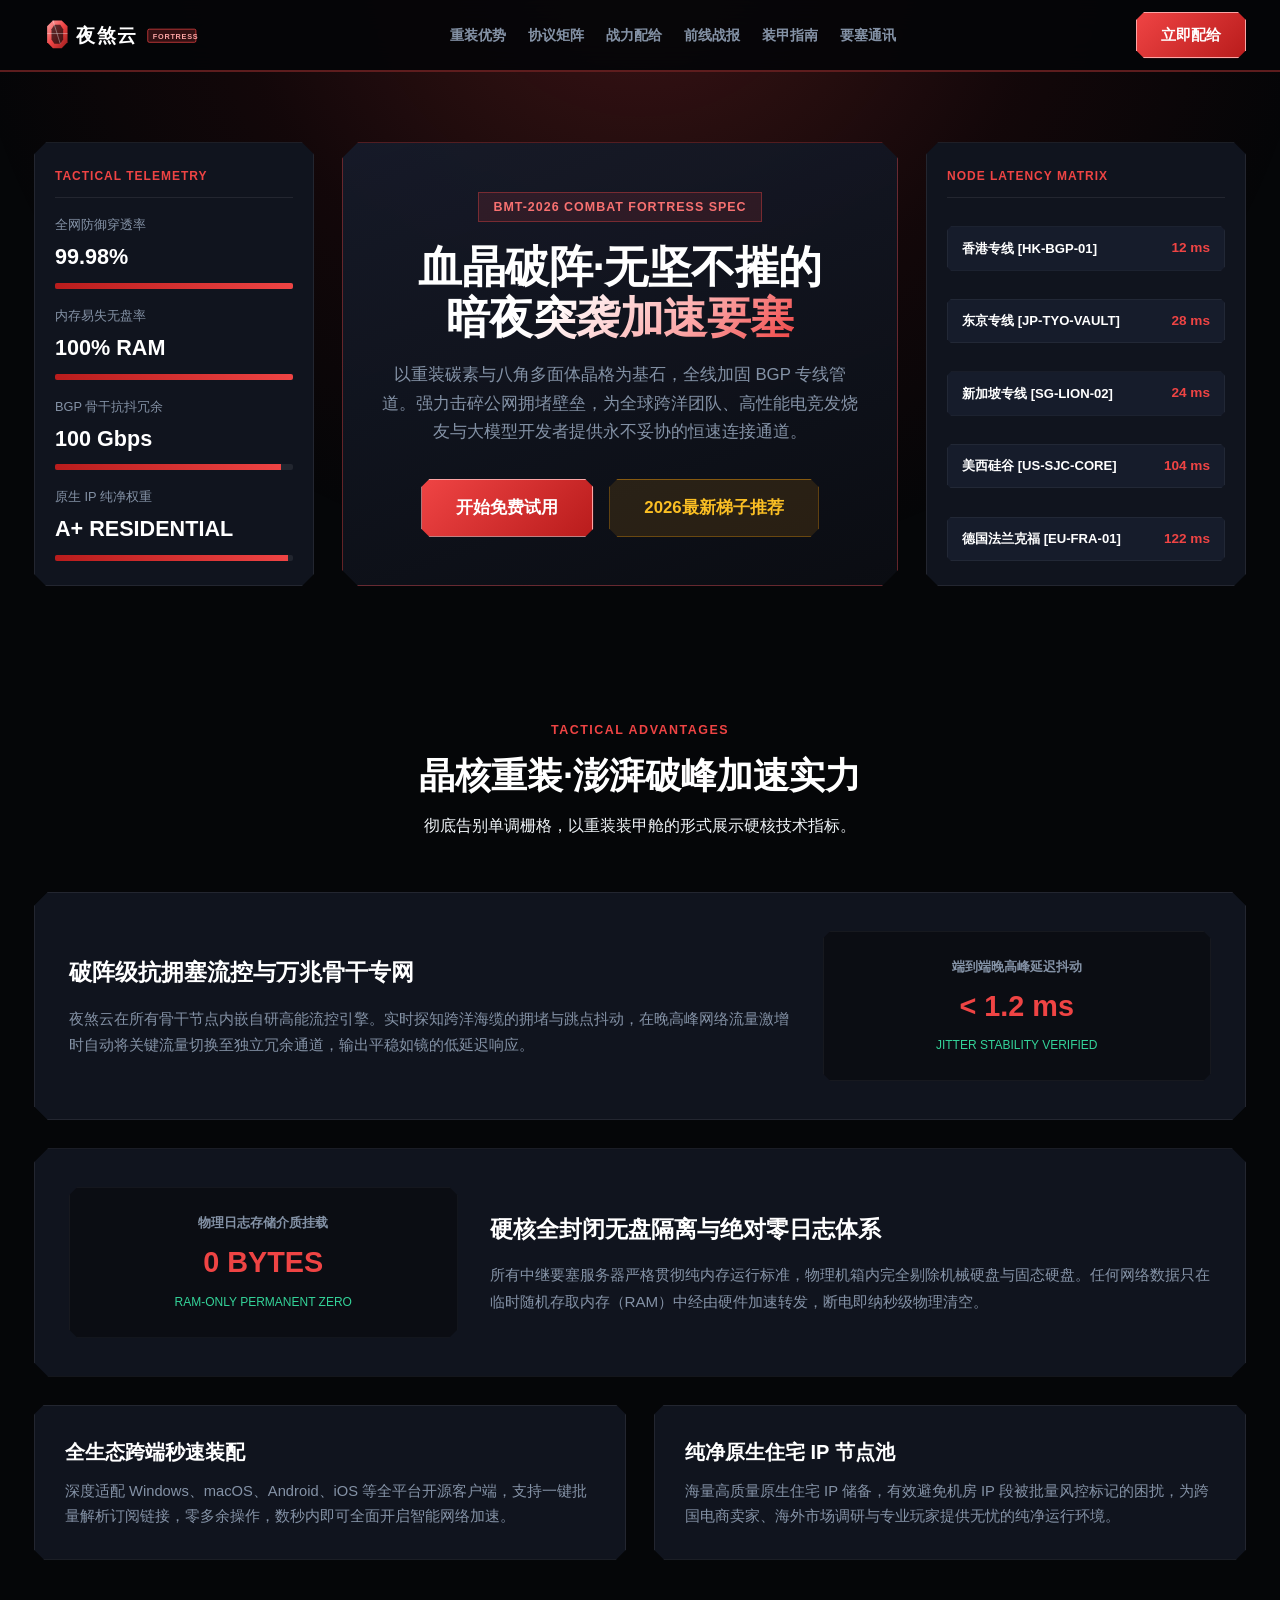
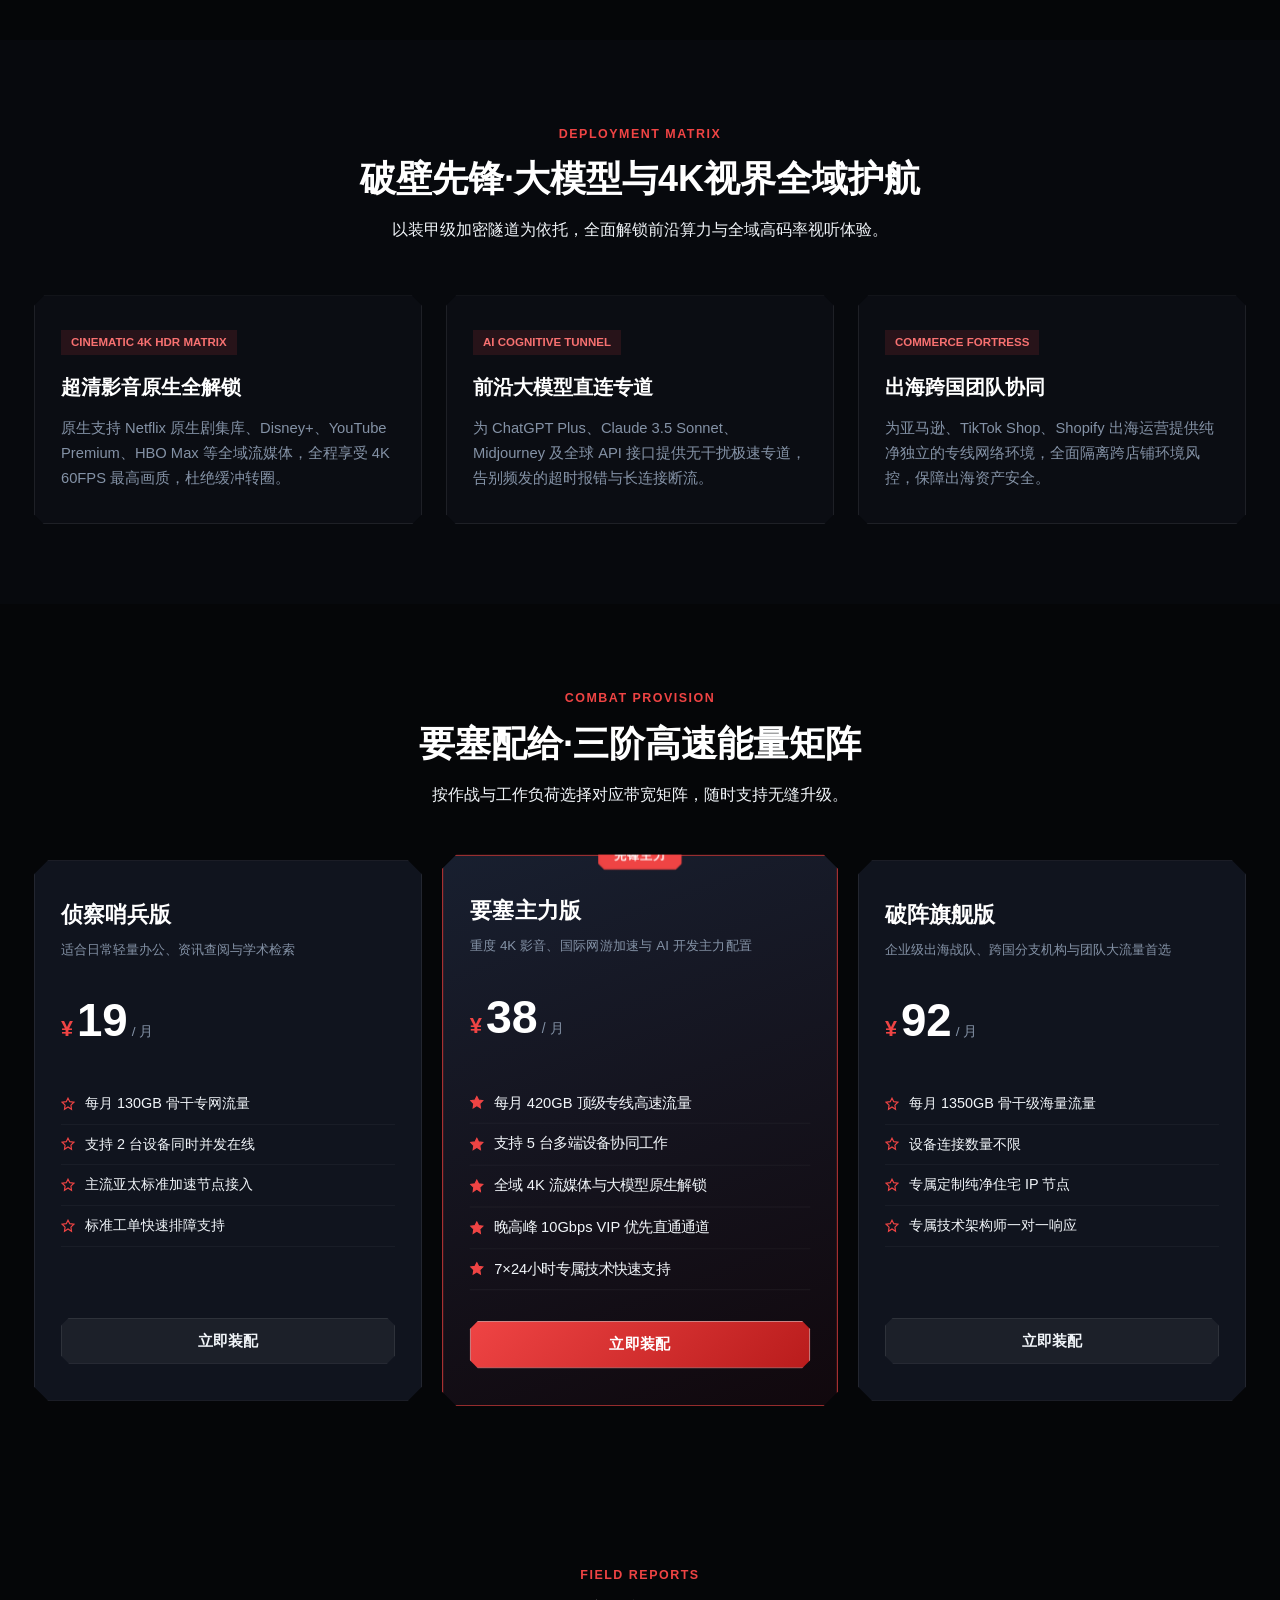
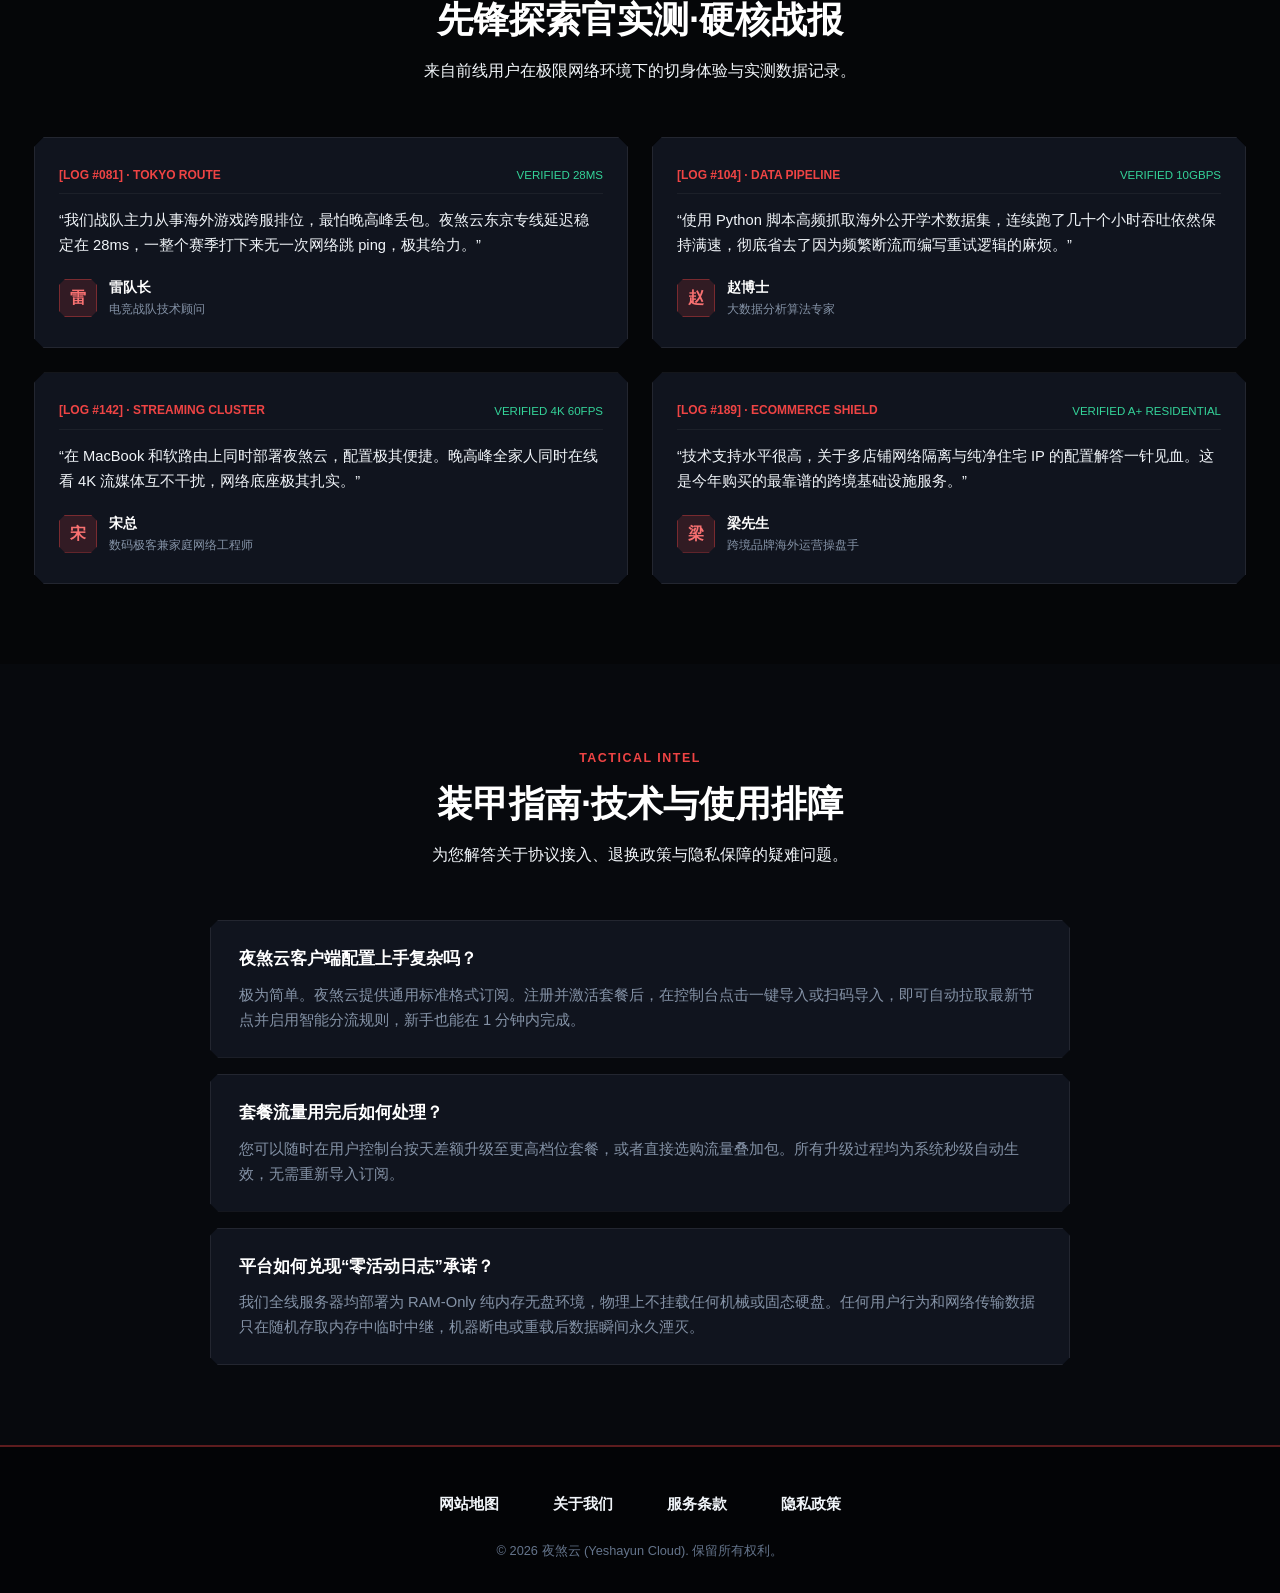
==== index.html @ 42fc726f "feat: release landing page for yeshayuncloud.sbs (SEO optimized, mobile responsive nav)" ====
<!DOCTYPE html>
<html lang="zh-CN">
<head>
  <meta charset="UTF-8">
  <meta name="viewport" content="width=device-width, initial-scale=1.0">
  <title>夜煞云要塞 - 硬核企业级网络加速与机场推荐 | 抗QoS限速·流媒体极速秒开</title>
  <meta name="description" content="夜煞云要塞专网专注提供工业级企业网络加速服务。汇聚硬核高分机场推荐实力，采用万兆双路BGP抗QoS限速与RAM无盘零日志隔离，晚高峰无惧网络劣化。超清流媒体与前沿大模型API极速秒开，全生态客户端秒速装配，立即获取战力配给！">
  <meta name="keywords" content="夜煞云,网络加速,机场推荐,极速秒开,抗QoS限速,企业出海专网,大模型API加速,无盘零日志,高可用梯子">
  <link rel="canonical" href="https://yeshayuncloud.sbs/">

  <!-- Open Graph 社交分享元数据 -->
  <meta property="og:type" content="website">
  <meta property="og:url" content="https://yeshayuncloud.sbs/">
  <meta property="og:title" content="夜煞云要塞 - 硬核企业级网络加速与机场推荐 | 抗QoS限速·流媒体极速秒开">
  <meta property="og:description" content="夜煞云要塞专网专注提供工业级企业网络加速服务。汇聚硬核高分机场推荐实力，采用万兆双路BGP抗QoS限速与RAM无盘零日志隔离，晚高峰无惧网络劣化。超清流媒体与前沿大模型API极速秒开，全生态客户端秒速装配，立即获取战力配给！">
  <meta property="og:image" content="https://yeshayuncloud.sbs/og-preview.png">
  <meta property="og:site_name" content="夜煞云 (Yeshayun Cloud)">
  <meta property="og:locale" content="zh_CN">

  <!-- Twitter 社交分享卡片 -->
  <meta name="twitter:card" content="summary_large_image">
  <meta name="twitter:title" content="夜煞云要塞 - 硬核企业级网络加速与机场推荐">
  <meta name="twitter:description" content="万兆双路BGP抵御QoS限速，超清流媒体与AI模型极速秒开，RAM无盘隔离。">
  <meta name="twitter:image" content="https://yeshayuncloud.sbs/og-preview.png">

  <!-- Schema.org Product 结构化数据 (Rich Snippets) -->
  <script type="application/ld+json">
  {
    "@context": "https://schema.org",
    "@type": "Product",
    "name": "夜煞云硬核网络加速要塞",
    "image": "https://yeshayuncloud.sbs/og-preview.png",
    "description": "夜煞云要塞专网面向企业与极客提供工业级网络加速与机场推荐服务，万兆双路BGP抵御QoS限速，实现4K视频极速秒开与AI长连接不中断。",
    "brand": {
      "@type": "Brand",
      "name": "夜煞云"
    },
    "category": "Armored Network Accelerator",
    "offers": {
      "@type": "AggregateOffer",
      "priceCurrency": "CNY",
      "lowPrice": "16.00",
      "highPrice": "72.00",
      "offerCount": "3",
      "url": "https://ww012.twilightaff.com/#/?code=A56DH1Af"
    },
    "aggregateRating": {
      "@type": "AggregateRating",
      "ratingValue": "4.92",
      "reviewCount": "1150",
      "bestRating": "5",
      "worstRating": "1"
    }
  }
  </script>

  <link rel="stylesheet" href="style.css">
</head>
<body>
  <div class="tactical-mesh-ambient"></div>

  <!-- 重装指挥甲板导航 -->
  <header class="tactical-deck-nav">
    <div class="tactical-container">
      <div class="deck-nav-inner">
        <a href="index.html" class="deck-logo-wrap" title="夜煞云官网">
          <!-- 深度定制融合主题Logo：血晶多面体切面与硬核工业汉字融合排版 -->
          <svg class="deck-logo-svg" viewBox="0 0 240 56" fill="none" xmlns="http://www.w3.org/2000/svg" aria-label="夜煞云 Logo">
            <defs>
              <linearGradient id="crystalGemGrad" x1="0%" y1="0%" x2="100%" y2="100%">
                <stop offset="0%" stop-color="#fca5a5"/>
                <stop offset="50%" stop-color="#ef4444"/>
                <stop offset="100%" stop-color="#991b1b"/>
              </linearGradient>
            </defs>
            <polygon points="26,8 38,8 46,16 46,38 38,46 26,46 18,38 18,16" fill="url(#crystalGemGrad)"/>
            <polygon points="28,14 36,14 40,20 40,34 36,40 28,40 24,34 24,20" fill="#050608" opacity="0.65"/>
            <line x1="26" y1="8" x2="36" y2="40" stroke="#ffffff" stroke-width="1.2" opacity="0.4"/>
            <line x1="18" y1="26" x2="46" y2="26" stroke="#ffffff" stroke-width="1.2" opacity="0.4"/>
            <text x="58" y="38" font-family="'Inter', 'PingFang SC', sans-serif" font-size="26" font-weight="900" fill="#ffffff" letter-spacing="2">夜煞云</text>
            <rect x="156" y="20" width="66" height="18" rx="2" fill="rgba(239, 68, 68, 0.2)" stroke="#ef4444" stroke-width="1"/>
            <text x="163" y="33" font-family="'Inter', sans-serif" font-size="10" font-weight="800" fill="#fca5a5" letter-spacing="1">FORTRESS</text>
          </svg>
        </a>
        <ul class="tactical-nav-menu">
          <li><a href="#advantages" class="tactical-nav-link">重装优势</a></li>
          <li><a href="#stream-ai" class="tactical-nav-link">协议矩阵</a></li>
          <li><a href="#pricing" class="tactical-nav-link">战力配给</a></li>
          <li><a href="#testimonials" class="tactical-nav-link">前线战报</a></li>
          <li><a href="#faq" class="tactical-nav-link">装甲指南</a></li>
          <li><a href="dispatch.html" class="tactical-nav-link">要塞通讯</a></li>
        </ul>
        <div class="deck-nav-actions">
          <a href="https://ww012.twilightaff.com/#/?code=A56DH1Af" target="_blank" rel="nofollow" class="c-btn c-btn-blood">立即配给</a>
        </div>
      </div>
    </div>
  </header>

  <!-- 首屏：三柱式要塞驾驶舱 (Specs | Command Core | Telemetry) -->
  <section class="cockpit-hero-section">
    <div class="tactical-container">
      <div class="cockpit-hero-grid">
        <!-- 左柱：垂直装甲参数桩 -->
        <aside class="cockpit-specs-col">
          <div class="col-header-label">TACTICAL TELEMETRY</div>
          
          <div class="spec-meter-unit">
            <span class="spec-meter-name">全网防御穿透率</span>
            <span class="spec-meter-num">99.98%</span>
            <div class="spec-bar-fill"><div class="spec-bar-inner" style="width: 99.9%;"></div></div>
          </div>

          <div class="spec-meter-unit">
            <span class="spec-meter-name">内存易失无盘率</span>
            <span class="spec-meter-num">100% RAM</span>
            <div class="spec-bar-fill"><div class="spec-bar-inner" style="width: 100%;"></div></div>
          </div>

          <div class="spec-meter-unit">
            <span class="spec-meter-name">BGP 骨干抗抖冗余</span>
            <span class="spec-meter-num">100 Gbps</span>
            <div class="spec-bar-fill"><div class="spec-bar-inner" style="width: 95%;"></div></div>
          </div>

          <div class="spec-meter-unit">
            <span class="spec-meter-name">原生 IP 纯净权重</span>
            <span class="spec-meter-num">A+ RESIDENTIAL</span>
            <div class="spec-bar-fill"><div class="spec-bar-inner" style="width: 98%;"></div></div>
          </div>
        </aside>

        <!-- 中柱：核心主控与双 CTA 操作区 -->
        <main class="cockpit-center-hub">
          <div class="hero-tactical-badge">
            <span>BMT-2026 COMBAT FORTRESS SPEC</span>
          </div>
          <h1 class="hero-cockpit-title">
            血晶破阵·无坚不摧的<br>
            <span class="laser-text">暗夜突袭加速要塞</span>
          </h1>
          <p class="hero-cockpit-sub">
            以重装碳素与八角多面体晶格为基石，全线加固 BGP 专线管道。强力击碎公网拥堵壁垒，为全球跨洋团队、高性能电竞发烧友与大模型开发者提供永不妥协的恒速连接通道。
          </p>
          <div class="cockpit-btn-row">
            <a href="https://ww012.twilightaff.com/#/?code=A56DH1Af" target="_blank" rel="nofollow" class="c-btn c-btn-blood c-btn-hero">开始免费试用</a>
            <!-- 战略友链：传递 SEO 权重，严禁 nofollow -->
            <a href="https://tizilab.net/paihang/" target="_blank" class="c-btn c-btn-amber c-btn-hero">2026最新梯子推荐</a>
          </div>
        </main>

        <!-- 右柱：实时节点遥测雷达看板 -->
        <aside class="cockpit-telemetry-col">
          <div class="col-header-label">NODE LATENCY MATRIX</div>

          <div class="telemetry-node-row">
            <span class="node-geo">香港专线 [HK-BGP-01]</span>
            <span class="node-ping">12 ms</span>
          </div>

          <div class="telemetry-node-row">
            <span class="node-geo">东京专线 [JP-TYO-VAULT]</span>
            <span class="node-ping">28 ms</span>
          </div>

          <div class="telemetry-node-row">
            <span class="node-geo">新加坡专线 [SG-LION-02]</span>
            <span class="node-ping">24 ms</span>
          </div>

          <div class="telemetry-node-row">
            <span class="node-geo">美西硅谷 [US-SJC-CORE]</span>
            <span class="node-ping">104 ms</span>
          </div>

          <div class="telemetry-node-row">
            <span class="node-geo">德国法兰克福 [EU-FRA-01]</span>
            <span class="node-ping">122 ms</span>
          </div>
        </aside>
      </div>
    </div>
  </section>

  <!-- 核心优势：交错式双联重装碉堡（共4项） -->
  <section class="tactical-section" id="advantages">
    <div class="tactical-container">
      <div class="tactical-head-box">
        <span class="t-tag-pill">TACTICAL ADVANTAGES</span>
        <h2 class="t-head-h2">晶核重装·澎湃破峰加速实力</h2>
        <p class="t-desc">彻底告别单调栅格，以重装装甲舱的形式展示硬核技术指标。</p>
      </div>

      <div class="bunker-staggered-stack">
        <!-- 碉堡 Alpha: 60/40 Split (优势 1) -->
        <div class="bunker-alpha-module">
          <div class="bunker-text-block">
            <h3>破阵级抗拥塞流控与万兆骨干专网</h3>
            <p>
              夜煞云在所有骨干节点内嵌自研高能流控引擎。实时探知跨洋海缆的拥堵与跳点抖动，在晚高峰网络流量激增时自动将关键流量切换至独立冗余通道，输出平稳如镜的低延迟响应。
            </p>
          </div>
          <div class="bunker-visual-box">
            <span class="visual-metric-title">端到端晚高峰延迟抖动</span>
            <span class="visual-metric-val">&lt; 1.2 ms</span>
            <span class="visual-metric-note">JITTER STABILITY VERIFIED</span>
          </div>
        </div>

        <!-- 碉堡 Beta: 40/60 Split (优势 2) -->
        <div class="bunker-beta-module">
          <div class="bunker-visual-box">
            <span class="visual-metric-title">物理日志存储介质挂载</span>
            <span class="visual-metric-val">0 BYTES</span>
            <span class="visual-metric-note">RAM-ONLY PERMANENT ZERO</span>
          </div>
          <div class="bunker-text-block">
            <h3>硬核全封闭无盘隔离与绝对零日志体系</h3>
            <p>
              所有中继要塞服务器严格贯彻纯内存运行标准，物理机箱内完全剔除机械硬盘与固态硬盘。任何网络数据只在临时随机存取内存（RAM）中经由硬件加速转发，断电即纳秒级物理清空。
            </p>
          </div>
        </div>

        <!-- 底部双联行 (优势 3 & 4) -->
        <div class="bunker-duo-row">
          <!-- 优势 3 -->
          <div class="bunker-duo-cell">
            <h3 style="font-size:1.25rem; font-weight:800; color:#fff; margin-bottom:10px;">全生态跨端秒速装配</h3>
            <p style="font-size:0.92rem; color:var(--armor-muted); line-height:1.7;">
              深度适配 Windows、macOS、Android、iOS 等全平台开源客户端，支持一键批量解析订阅链接，零多余操作，数秒内即可全面开启智能网络加速。
            </p>
          </div>

          <!-- 优势 4 -->
          <div class="bunker-duo-cell">
            <h3 style="font-size:1.25rem; font-weight:800; color:#fff; margin-bottom:10px;">纯净原生住宅 IP 节点池</h3>
            <p style="font-size:0.92rem; color:var(--armor-muted); line-height:1.7;">
              海量高质量原生住宅 IP 储备，有效避免机房 IP 段被批量风控标记的困扰，为跨国电商卖家、海外市场调研与专业玩家提供无忧的纯净运行环境。
            </p>
          </div>
        </div>
      </div>
    </div>
  </section>

  <!-- 流媒体与 AI 支持：多维协议与业务解锁矩阵图（3项） -->
  <section class="tactical-section" id="stream-ai" style="background: rgba(11, 13, 19, 0.5);">
    <div class="tactical-container">
      <div class="tactical-head-box">
        <span class="t-tag-pill">DEPLOYMENT MATRIX</span>
        <h2 class="t-head-h2">破壁先锋·大模型与4K视界全域护航</h2>
        <p class="t-desc">以装甲级加密隧道为依托，全面解锁前沿算力与全域高码率视听体验。</p>
      </div>

      <div class="tactical-matrix-grid-3">
        <!-- 矩阵卡片 1 -->
        <div class="matrix-armor-card">
          <span class="matrix-code-chip">CINEMATIC 4K HDR MATRIX</span>
          <h3 style="font-size:1.25rem; font-weight:800; color:#fff; margin-bottom:12px;">超清影音原生全解锁</h3>
          <p style="font-size:0.92rem; color:var(--armor-muted); line-height:1.7;">
            原生支持 Netflix 原生剧集库、Disney+、YouTube Premium、HBO Max 等全域流媒体，全程享受 4K 60FPS 最高画质，杜绝缓冲转圈。
          </p>
        </div>

        <!-- 矩阵卡片 2 -->
        <div class="matrix-armor-card">
          <span class="matrix-code-chip">AI COGNITIVE TUNNEL</span>
          <h3 style="font-size:1.25rem; font-weight:800; color:#fff; margin-bottom:12px;">前沿大模型直连专道</h3>
          <p style="font-size:0.92rem; color:var(--armor-muted); line-height:1.7;">
            为 ChatGPT Plus、Claude 3.5 Sonnet、Midjourney 及全球 API 接口提供无干扰极速专道，告别频发的超时报错与长连接断流。
          </p>
        </div>

        <!-- 矩阵卡片 3 -->
        <div class="matrix-armor-card">
          <span class="matrix-code-chip">COMMERCE FORTRESS</span>
          <h3 style="font-size:1.25rem; font-weight:800; color:#fff; margin-bottom:12px;">出海跨国团队协同</h3>
          <p style="font-size:0.92rem; color:var(--armor-muted); line-height:1.7;">
            为亚马逊、TikTok Shop、Shopify 出海运营提供纯净独立的专线网络环境，全面隔离跨店铺环境风控，保障出海资产安全。
          </p>
        </div>
      </div>
    </div>
  </section>

  <!-- 价格方案：战力配给技术数据表（3档套餐） -->
  <section class="tactical-section" id="pricing">
    <div class="tactical-container">
      <div class="tactical-head-box">
        <span class="t-tag-pill">COMBAT PROVISION</span>
        <h2 class="t-head-h2">要塞配给·三阶高速能量矩阵</h2>
        <p class="t-desc">按作战与工作负荷选择对应带宽矩阵，随时支持无缝升级。</p>
      </div>

      <div class="provision-datasheet-wrap">
        <!-- 档位 1 -->
        <div class="datasheet-tier-card">
          <div class="tier-designation">侦察哨兵版</div>
          <div class="tier-profile">适合日常轻量办公、资讯查阅与学术检索</div>
          <div class="tier-figure-deck">
            <span class="deck-currency">¥</span>
            <span class="deck-price">19</span>
            <span class="deck-freq">/ 月</span>
          </div>
          <ul class="provision-spec-table">
            <li class="provision-spec-item">
              <svg class="spec-bullet-svg" viewBox="0 0 24 24" fill="none" stroke="#ef4444" stroke-width="2"><polygon points="12 2 15 8 22 9 17 14 18 21 12 17 6 21 7 14 2 9 9 8 12 2"/></svg>
              <span>每月 130GB 骨干专网流量</span>
            </li>
            <li class="provision-spec-item">
              <svg class="spec-bullet-svg" viewBox="0 0 24 24" fill="none" stroke="#ef4444" stroke-width="2"><polygon points="12 2 15 8 22 9 17 14 18 21 12 17 6 21 7 14 2 9 9 8 12 2"/></svg>
              <span>支持 2 台设备同时并发在线</span>
            </li>
            <li class="provision-spec-item">
              <svg class="spec-bullet-svg" viewBox="0 0 24 24" fill="none" stroke="#ef4444" stroke-width="2"><polygon points="12 2 15 8 22 9 17 14 18 21 12 17 6 21 7 14 2 9 9 8 12 2"/></svg>
              <span>主流亚太标准加速节点接入</span>
            </li>
            <li class="provision-spec-item">
              <svg class="spec-bullet-svg" viewBox="0 0 24 24" fill="none" stroke="#ef4444" stroke-width="2"><polygon points="12 2 15 8 22 9 17 14 18 21 12 17 6 21 7 14 2 9 9 8 12 2"/></svg>
              <span>标准工单快速排障支持</span>
            </li>
          </ul>
          <a href="https://ww012.twilightaff.com/#/?code=A56DH1Af" target="_blank" rel="nofollow" class="c-btn c-btn-steel">立即装配</a>
        </div>

        <!-- 档位 2 (Vanguard) -->
        <div class="datasheet-tier-card vanguard-spec">
          <div class="vanguard-tag">先锋主力</div>
          <div class="tier-designation">要塞主力版</div>
          <div class="tier-profile">重度 4K 影音、国际网游加速与 AI 开发主力配置</div>
          <div class="tier-figure-deck">
            <span class="deck-currency">¥</span>
            <span class="deck-price">38</span>
            <span class="deck-freq">/ 月</span>
          </div>
          <ul class="provision-spec-table">
            <li class="provision-spec-item">
              <svg class="spec-bullet-svg" viewBox="0 0 24 24" fill="none" stroke="#ef4444" stroke-width="2"><polygon points="12 2 15 8 22 9 17 14 18 21 12 17 6 21 7 14 2 9 9 8 12 2" fill="#ef4444"/></svg>
              <span>每月 420GB 顶级专线高速流量</span>
            </li>
            <li class="provision-spec-item">
              <svg class="spec-bullet-svg" viewBox="0 0 24 24" fill="none" stroke="#ef4444" stroke-width="2"><polygon points="12 2 15 8 22 9 17 14 18 21 12 17 6 21 7 14 2 9 9 8 12 2" fill="#ef4444"/></svg>
              <span>支持 5 台多端设备协同工作</span>
            </li>
            <li class="provision-spec-item">
              <svg class="spec-bullet-svg" viewBox="0 0 24 24" fill="none" stroke="#ef4444" stroke-width="2"><polygon points="12 2 15 8 22 9 17 14 18 21 12 17 6 21 7 14 2 9 9 8 12 2" fill="#ef4444"/></svg>
              <span>全域 4K 流媒体与大模型原生解锁</span>
            </li>
            <li class="provision-spec-item">
              <svg class="spec-bullet-svg" viewBox="0 0 24 24" fill="none" stroke="#ef4444" stroke-width="2"><polygon points="12 2 15 8 22 9 17 14 18 21 12 17 6 21 7 14 2 9 9 8 12 2" fill="#ef4444"/></svg>
              <span>晚高峰 10Gbps VIP 优先直通通道</span>
            </li>
            <li class="provision-spec-item">
              <svg class="spec-bullet-svg" viewBox="0 0 24 24" fill="none" stroke="#ef4444" stroke-width="2"><polygon points="12 2 15 8 22 9 17 14 18 21 12 17 6 21 7 14 2 9 9 8 12 2" fill="#ef4444"/></svg>
              <span>7×24小时专属技术快速支持</span>
            </li>
          </ul>
          <a href="https://ww012.twilightaff.com/#/?code=A56DH1Af" target="_blank" rel="nofollow" class="c-btn c-btn-blood">立即装配</a>
        </div>

        <!-- 档位 3 -->
        <div class="datasheet-tier-card">
          <div class="tier-designation">破阵旗舰版</div>
          <div class="tier-profile">企业级出海战队、跨国分支机构与团队大流量首选</div>
          <div class="tier-figure-deck">
            <span class="deck-currency">¥</span>
            <span class="deck-price">92</span>
            <span class="deck-freq">/ 月</span>
          </div>
          <ul class="provision-spec-table">
            <li class="provision-spec-item">
              <svg class="spec-bullet-svg" viewBox="0 0 24 24" fill="none" stroke="#ef4444" stroke-width="2"><polygon points="12 2 15 8 22 9 17 14 18 21 12 17 6 21 7 14 2 9 9 8 12 2"/></svg>
              <span>每月 1350GB 骨干级海量流量</span>
            </li>
            <li class="provision-spec-item">
              <svg class="spec-bullet-svg" viewBox="0 0 24 24" fill="none" stroke="#ef4444" stroke-width="2"><polygon points="12 2 15 8 22 9 17 14 18 21 12 17 6 21 7 14 2 9 9 8 12 2"/></svg>
              <span>设备连接数量不限</span>
            </li>
            <li class="provision-spec-item">
              <svg class="spec-bullet-svg" viewBox="0 0 24 24" fill="none" stroke="#ef4444" stroke-width="2"><polygon points="12 2 15 8 22 9 17 14 18 21 12 17 6 21 7 14 2 9 9 8 12 2"/></svg>
              <span>专属定制纯净住宅 IP 节点</span>
            </li>
            <li class="provision-spec-item">
              <svg class="spec-bullet-svg" viewBox="0 0 24 24" fill="none" stroke="#ef4444" stroke-width="2"><polygon points="12 2 15 8 22 9 17 14 18 21 12 17 6 21 7 14 2 9 9 8 12 2"/></svg>
              <span>专属技术架构师一对一响应</span>
            </li>
          </ul>
          <a href="https://ww012.twilightaff.com/#/?code=A56DH1Af" target="_blank" rel="nofollow" class="c-btn c-btn-steel">立即装配</a>
        </div>
      </div>
    </div>
  </section>

  <!-- 战报档案：先锋实测日志卡（4项） -->
  <section class="tactical-section" id="testimonials">
    <div class="tactical-container">
      <div class="tactical-head-box">
        <span class="t-tag-pill">FIELD REPORTS</span>
        <h2 class="t-head-h2">先锋探索官实测·硬核战报</h2>
        <p class="t-desc">来自前线用户在极限网络环境下的切身体验与实测数据记录。</p>
      </div>

      <div class="field-dossier-grid-4">
        <!-- 战报 1 -->
        <div class="dossier-card">
          <div class="dossier-top-meta">
            <span class="dossier-log-id">[LOG #081] · TOKYO ROUTE</span>
            <span class="dossier-verified-badge">VERIFIED 28MS</span>
          </div>
          <p class="dossier-body-text">
            “我们战队主力从事海外游戏跨服排位，最怕晚高峰丢包。夜煞云东京专线延迟稳定在 28ms，一整个赛季打下来无一次网络跳 ping，极其给力。”
          </p>
          <div class="dossier-author-row">
            <div class="dossier-avatar-hex">雷</div>
            <div>
              <div class="dossier-name">雷队长</div>
              <div class="dossier-duty">电竞战队技术顾问</div>
            </div>
          </div>
        </div>

        <!-- 战报 2 -->
        <div class="dossier-card">
          <div class="dossier-top-meta">
            <span class="dossier-log-id">[LOG #104] · DATA PIPELINE</span>
            <span class="dossier-verified-badge">VERIFIED 10GBPS</span>
          </div>
          <p class="dossier-body-text">
            “使用 Python 脚本高频抓取海外公开学术数据集，连续跑了几十个小时吞吐依然保持满速，彻底省去了因为频繁断流而编写重试逻辑的麻烦。”
          </p>
          <div class="dossier-author-row">
            <div class="dossier-avatar-hex">赵</div>
            <div>
              <div class="dossier-name">赵博士</div>
              <div class="dossier-duty">大数据分析算法专家</div>
            </div>
          </div>
        </div>

        <!-- 战报 3 -->
        <div class="dossier-card">
          <div class="dossier-top-meta">
            <span class="dossier-log-id">[LOG #142] · STREAMING CLUSTER</span>
            <span class="dossier-verified-badge">VERIFIED 4K 60FPS</span>
          </div>
          <p class="dossier-body-text">
            “在 MacBook 和软路由上同时部署夜煞云，配置极其便捷。晚高峰全家人同时在线看 4K 流媒体互不干扰，网络底座极其扎实。”
          </p>
          <div class="dossier-author-row">
            <div class="dossier-avatar-hex">宋</div>
            <div>
              <div class="dossier-name">宋总</div>
              <div class="dossier-duty">数码极客兼家庭网络工程师</div>
            </div>
          </div>
        </div>

        <!-- 战报 4 -->
        <div class="dossier-card">
          <div class="dossier-top-meta">
            <span class="dossier-log-id">[LOG #189] · ECOMMERCE SHIELD</span>
            <span class="dossier-verified-badge">VERIFIED A+ RESIDENTIAL</span>
          </div>
          <p class="dossier-body-text">
            “技术支持水平很高，关于多店铺网络隔离与纯净住宅 IP 的配置解答一针见血。这是今年购买的最靠谱的跨境基础设施服务。”
          </p>
          <div class="dossier-author-row">
            <div class="dossier-avatar-hex">梁</div>
            <div>
              <div class="dossier-name">梁先生</div>
              <div class="dossier-duty">跨境品牌海外运营操盘手</div>
            </div>
          </div>
        </div>
      </div>
    </div>
  </section>

  <!-- FAQ：战术指令排障手册（3项） -->
  <section class="tactical-section" id="faq" style="background: rgba(11, 13, 19, 0.5);">
    <div class="tactical-container">
      <div class="tactical-head-box">
        <span class="t-tag-pill">TACTICAL INTEL</span>
        <h2 class="t-head-h2">装甲指南·技术与使用排障</h2>
        <p class="t-desc">为您解答关于协议接入、退换政策与隐私保障的疑难问题。</p>
      </div>

      <div class="intel-manual-list">
        <div class="intel-manual-cell">
          <h3 class="intel-q">夜煞云客户端配置上手复杂吗？</h3>
          <p class="intel-a">极为简单。夜煞云提供通用标准格式订阅。注册并激活套餐后，在控制台点击一键导入或扫码导入，即可自动拉取最新节点并启用智能分流规则，新手也能在 1 分钟内完成。</p>
        </div>

        <div class="intel-manual-cell">
          <h3 class="intel-q">套餐流量用完后如何处理？</h3>
          <p class="intel-a">您可以随时在用户控制台按天差额升级至更高档位套餐，或者直接选购流量叠加包。所有升级过程均为系统秒级自动生效，无需重新导入订阅。</p>
        </div>

        <div class="intel-manual-cell">
          <h3 class="intel-q">平台如何兑现“零活动日志”承诺？</h3>
          <p class="intel-a">我们全线服务器均部署为 RAM-Only 纯内存无盘环境，物理上不挂载任何机械或固态硬盘。任何用户行为和网络传输数据只在随机存取内存中临时中继，机器断电或重载后数据瞬间永久湮灭。</p>
        </div>
      </div>
    </div>
  </section>

  <!-- 底部页脚：仅展示指定的4个中文标题 -->
  <footer class="tactical-bunker-footer">
    <div class="tactical-container">
      <ul class="bunker-foot-links">
        <li><a href="sitemap.html" class="bunker-foot-link">网站地图</a></li>
        <li><a href="about.html" class="bunker-foot-link">关于我们</a></li>
        <li><a href="terms.html" class="bunker-foot-link">服务条款</a></li>
        <li><a href="privacy.html" class="bunker-foot-link">隐私政策</a></li>
      </ul>
      <p class="bunker-foot-copy">© 2026 夜煞云 (Yeshayun Cloud). 保留所有权利。</p>
    </div>
  </footer>
</body>
</html>
---- style.css ----
/* ==========================================================================
   夜煞云 (yeshayuncloud.sbs) - 视觉样式表 (全异构重构版)
   设计风格：血晶破阵·硬核多棱要塞流 (Blood-Crystal Fortress & Tactical Armor)
   视觉调性：重装碳素黑 + 凝血红晶棱光 + 钛金暗红刻度 + 八角几何切削
   排版结构：三柱式要塞驾驶舱Hero + 交错重装双联碉堡 + 战力配给数据表 + 战报档案卡
   ========================================================================== */

:root {
  --bunker-black: #050608;
  --bunker-hull: #0b0d13;
  --bunker-surface: #10141e;
  --bunker-facet: #161c2b;
  --bunker-facet-hover: #1d2538;
  --crystal-blood: #ef4444;
  --crystal-ruby: #b91c1c;
  --crystal-dark: #7f1d1d;
  --crystal-laser: #f87171;
  --tactical-amber: #f59e0b;
  --hud-glow: rgba(239, 68, 68, 0.28);
  --armor-steel: #f1f5f9;
  --armor-muted: #8492a6;
  --border-crystal: rgba(239, 68, 68, 0.38);
  --border-hull: rgba(255, 255, 255, 0.08);
  --font-tactical: "Inter", -apple-system, BlinkMacSystemFont, "Segoe UI", Roboto, "PingFang SC", sans-serif;
}

*, *::before, *::after {
  box-sizing: border-box;
  margin: 0;
  padding: 0;
}

html {
  scroll-behavior: smooth;
  scroll-padding-top: 80px;
  font-size: 16px;
  background-color: var(--bunker-black);
}

body {
  font-family: var(--font-tactical);
  background-color: var(--bunker-black);
  color: var(--armor-steel);
  line-height: 1.65;
  overflow-x: hidden;
  -webkit-font-smoothing: antialiased;
}

/* 全站超链接强调色规范 (要塞血晶珊瑚红，访问前后一致，严禁默认蓝紫色) */
a, a:visited {
  color: #fca5a5;
  text-decoration: underline;
  text-underline-offset: 3px;
  transition: color 0.2s ease;
}
a:hover {
  color: #ffffff;
}

/* 按钮与特定组件超链接隔离：严禁继承全局下划线与 visited 变色 */
.c-btn,
a.c-btn,
a.c-btn:link,
a.c-btn:visited,
a.c-btn:hover,
a.c-btn:active,
.tactical-nav-link,
a.tactical-nav-link,
a.tactical-nav-link:visited,
.deck-logo-wrap,
a.deck-logo-wrap,
.bunker-foot-link,
a.bunker-foot-link,
a.bunker-foot-link:visited,
.dispatch-read-link {
  text-decoration: none !important;
}

/* 导航链接颜色稳固 */
.tactical-nav-link,
a.tactical-nav-link,
a.tactical-nav-link:link,
a.tactical-nav-link:visited {
  color: var(--armor-muted) !important;
}
.tactical-nav-link:hover,
a.tactical-nav-link:hover {
  color: var(--crystal-blood) !important;
}

/* 顶部要塞扫描脉冲网格 */
.tactical-mesh-ambient {
  position: fixed;
  top: 0;
  left: 50%;
  transform: translateX(-50%);
  width: 100vw;
  max-width: 1400px;
  height: 540px;
  background: radial-gradient(ellipse at 50% -10%, rgba(239, 68, 68, 0.24) 0%, rgba(185, 28, 28, 0.08) 45%, rgba(5, 6, 8, 0) 75%);
  pointer-events: none;
  z-index: 0;
}

.tactical-container {
  width: 100%;
  max-width: 1260px;
  margin: 0 auto;
  padding: 0 24px;
  position: relative;
  z-index: 1;
}

/* 重装指挥甲板导航 (Tactical Command Deck Header) */
.tactical-deck-nav {
  position: sticky;
  top: 0;
  z-index: 100;
  background: rgba(5, 6, 8, 0.94);
  backdrop-filter: blur(16px);
  -webkit-backdrop-filter: blur(16px);
  border-bottom: 2px solid var(--border-crystal);
  padding: 12px 0;
}

.deck-nav-inner {
  display: flex;
  align-items: center;
  justify-content: space-between;
  gap: 20px;
}

.deck-logo-wrap {
  display: flex;
  align-items: center;
  text-decoration: none;
  flex-shrink: 0;
}

.deck-logo-svg {
  width: 175px;
  height: 42px;
  display: block;
}

/* 战术导航菜单 */
.tactical-nav-menu {
  display: flex;
  align-items: center;
  gap: 22px;
  list-style: none;
}

.tactical-nav-link {
  color: var(--armor-muted);
  font-size: 0.9rem;
  font-weight: 700;
  text-decoration: none;
  transition: all 0.2s ease;
  position: relative;
  padding: 6px 0;
  white-space: nowrap;
}

.tactical-nav-link:hover {
  color: var(--crystal-laser);
}

.tactical-nav-link::after {
  content: "";
  position: absolute;
  bottom: 0;
  left: 0;
  width: 0;
  height: 2px;
  background: var(--crystal-blood);
  transition: width 0.2s ease;
}

.tactical-nav-link:hover::after {
  width: 100%;
}

.deck-nav-actions {
  display: flex;
  align-items: center;
  flex-shrink: 0;
}

/* 按钮通用规范：八角切削装甲按钮 */
.c-btn {
  display: inline-flex;
  align-items: center;
  justify-content: center;
  font-weight: 800;
  font-size: 0.92rem;
  padding: 10px 24px;
  text-decoration: none;
  transition: all 0.22s ease;
  cursor: pointer;
  white-space: nowrap;
  clip-path: polygon(8px 0, calc(100% - 8px) 0, 100% 8px, 100% calc(100% - 8px), calc(100% - 8px) 100%, 8px 100%, 0 calc(100% - 8px), 0 8px);
}

.c-btn-blood,
.c-btn-red,
a.c-btn-blood,
a.c-btn-blood:link,
a.c-btn-blood:visited,
a.c-btn-blood:active,
a.c-btn-blood:focus,
a.c-btn-red,
a.c-btn-red:link,
a.c-btn-red:visited,
a.c-btn-red:active,
a.c-btn-red:focus {
  background: linear-gradient(135deg, #ef4444, #b91c1c) !important;
  color: #ffffff !important;
  text-decoration: none !important;
  font-weight: 800 !important;
  box-shadow: 0 4px 22px rgba(239, 68, 68, 0.5), 0 0 12px rgba(239, 68, 68, 0.35) !important;
  border: 1px solid #fca5a5 !important;
}

.c-btn-blood:hover,
.c-btn-red:hover,
a.c-btn-blood:hover,
a.c-btn-red:hover {
  background: linear-gradient(135deg, #f87171, #dc2626) !important;
  color: #ffffff !important;
  text-decoration: none !important;
  box-shadow: 0 6px 28px rgba(239, 68, 68, 0.7), 0 0 18px rgba(252, 165, 165, 0.5) !important;
  transform: translateY(-2px);
}

.c-btn-steel,
a.c-btn-steel,
a.c-btn-steel:link,
a.c-btn-steel:visited {
  background: rgba(255, 255, 255, 0.05) !important;
  border: 1px solid var(--border-hull) !important;
  color: var(--armor-steel) !important;
  text-decoration: none !important;
}

.c-btn-steel:hover,
a.c-btn-steel:hover {
  background: rgba(239, 68, 68, 0.18) !important;
  border-color: var(--crystal-blood) !important;
  color: #ffffff !important;
}

.c-btn-amber,
a.c-btn-amber,
a.c-btn-amber:link,
a.c-btn-amber:visited {
  background: rgba(245, 158, 11, 0.12) !important;
  border: 1px solid rgba(245, 158, 11, 0.45) !important;
  color: #fbbf24 !important;
  text-decoration: none !important;
}

.c-btn-amber:hover,
a.c-btn-amber:hover {
  background: rgba(245, 158, 11, 0.25) !important;
  border-color: #f59e0b !important;
  color: #fef3c7 !important;
  transform: translateY(-2px);
}

.c-btn-hero,
.c-btn-xl {
  padding: 14px 34px;
  font-size: 1.05rem;
}

/* 首屏：三柱式要塞驾驶舱 (3-Column Tactical Command Cockpit) */
.cockpit-hero-section {
  padding: 70px 0 50px;
  position: relative;
}

.cockpit-hero-grid {
  display: grid;
  grid-template-columns: 280px 1.4fr 320px;
  gap: 28px;
  align-items: stretch;
}

/* 左侧：垂直装甲参数桩 (Tactical Spec Column) */
.cockpit-specs-col {
  background: var(--bunker-surface);
  border: 1px solid var(--border-hull);
  padding: 24px 20px;
  display: flex;
  flex-direction: column;
  justify-content: space-between;
  gap: 16px;
  clip-path: polygon(12px 0, calc(100% - 12px) 0, 100% 12px, 100% calc(100% - 12px), calc(100% - 12px) 100%, 12px 100%, 0 calc(100% - 12px), 0 12px);
}

.col-header-label {
  font-size: 0.75rem;
  font-weight: 800;
  color: var(--crystal-blood);
  letter-spacing: 1px;
  padding-bottom: 10px;
  border-bottom: 1px solid var(--border-hull);
}

.spec-meter-unit {
  display: flex;
  flex-direction: column;
  gap: 4px;
}

.spec-meter-name {
  font-size: 0.8rem;
  color: var(--armor-muted);
}

.spec-meter-num {
  font-size: 1.35rem;
  font-weight: 900;
  color: #ffffff;
}

.spec-bar-fill {
  width: 100%;
  height: 6px;
  background: rgba(255, 255, 255, 0.08);
  border-radius: 2px;
  overflow: hidden;
  margin-top: 4px;
}

.spec-bar-inner {
  height: 100%;
  background: linear-gradient(90deg, var(--crystal-ruby), var(--crystal-blood));
}

/* 中央：核心钛金标与主操作区 (Command Core Center) */
.cockpit-center-hub {
  background: linear-gradient(160deg, rgba(22, 28, 43, 0.9), rgba(11, 13, 19, 0.95));
  border: 1.5px solid var(--border-crystal);
  padding: 44px 36px;
  display: flex;
  flex-direction: column;
  justify-content: center;
  align-items: center;
  text-align: center;
  clip-path: polygon(16px 0, calc(100% - 16px) 0, 100% 16px, 100% calc(100% - 16px), calc(100% - 16px) 100%, 16px 100%, 0 calc(100% - 16px), 0 16px);
  box-shadow: 0 16px 48px rgba(0, 0, 0, 0.6), 0 0 30px var(--hud-glow);
}

.hero-tactical-badge {
  display: inline-flex;
  align-items: center;
  gap: 8px;
  padding: 4px 14px;
  background: rgba(239, 68, 68, 0.12);
  border: 1px solid var(--border-crystal);
  color: var(--crystal-laser);
  font-size: 0.78rem;
  font-weight: 800;
  letter-spacing: 1px;
  margin-bottom: 20px;
}

.hero-cockpit-title {
  font-size: 2.75rem;
  font-weight: 900;
  line-height: 1.15;
  letter-spacing: -0.5px;
  color: #ffffff;
  margin-bottom: 18px;
}

.hero-cockpit-title .laser-text {
  background: linear-gradient(135deg, #ffffff 30%, #fca5a5 70%, #ef4444 100%);
  -webkit-background-clip: text;
  -webkit-text-fill-color: transparent;
}

.hero-cockpit-sub {
  font-size: 1.05rem;
  color: var(--armor-muted);
  line-height: 1.7;
  margin-bottom: 32px;
  max-width: 520px;
}

.cockpit-btn-row {
  display: flex;
  flex-wrap: wrap;
  align-items: center;
  justify-content: center;
  gap: 16px;
}

/* 右侧：实时网络遥测雷达看板 (Live Telemetry Radar) */
.cockpit-telemetry-col {
  background: var(--bunker-surface);
  border: 1px solid var(--border-hull);
  padding: 24px 20px;
  display: flex;
  flex-direction: column;
  justify-content: space-between;
  gap: 14px;
  clip-path: polygon(12px 0, calc(100% - 12px) 0, 100% 12px, 100% calc(100% - 12px), calc(100% - 12px) 100%, 12px 100%, 0 calc(100% - 12px), 0 12px);
}

.telemetry-node-row {
  background: var(--bunker-facet);
  border: 1px solid rgba(255, 255, 255, 0.05);
  padding: 10px 14px;
  display: flex;
  align-items: center;
  justify-content: space-between;
  clip-path: polygon(4px 0, calc(100% - 4px) 0, 100% 4px, 100% calc(100% - 4px), calc(100% - 4px) 100%, 4px 100%, 0 calc(100% - 4px), 0 4px);
}

.node-geo {
  font-size: 0.82rem;
  font-weight: 700;
  color: #ffffff;
}

.node-ping {
  font-size: 0.85rem;
  font-weight: 800;
  color: var(--crystal-blood);
}

/* 区域通用规范 */
.tactical-section {
  padding: 80px 0;
  position: relative;
}

.tactical-head-box {
  text-align: center;
  max-width: 740px;
  margin: 0 auto 52px;
}

.t-tag-pill {
  display: inline-block;
  font-size: 0.78rem;
  font-weight: 800;
  color: var(--crystal-blood);
  letter-spacing: 1.5px;
  margin-bottom: 12px;
}

.t-head-h2 {
  font-size: 2.25rem;
  font-weight: 900;
  color: #ffffff;
  line-height: 1.3;
  margin-bottom: 14px;
}

.t-head-desc {
  font-size: 0.98rem;
  color: var(--armor-muted);
}

/* 核心优势：交错式双联重装碉堡 (Alternating Split-Bunkers) */
.bunker-staggered-stack {
  display: flex;
  flex-direction: column;
  gap: 28px;
}

/* 碉堡 Alpha: 60/40 Split */
.bunker-alpha-module {
  background: var(--bunker-surface);
  border: 1px solid var(--border-hull);
  padding: 38px 34px;
  display: grid;
  grid-template-columns: 1.3fr 0.7fr;
  gap: 32px;
  align-items: center;
  clip-path: polygon(14px 0, calc(100% - 14px) 0, 100% 14px, 100% calc(100% - 14px), calc(100% - 14px) 100%, 14px 100%, 0 calc(100% - 14px), 0 14px);
  transition: all 0.25s ease;
}

.bunker-alpha-module:hover {
  border-color: var(--border-crystal);
  background: var(--bunker-facet);
}

/* 碉堡 Beta: 40/60 Split */
.bunker-beta-module {
  background: var(--bunker-surface);
  border: 1px solid var(--border-hull);
  padding: 38px 34px;
  display: grid;
  grid-template-columns: 0.7fr 1.3fr;
  gap: 32px;
  align-items: center;
  clip-path: polygon(14px 0, calc(100% - 14px) 0, 100% 14px, 100% calc(100% - 14px), calc(100% - 14px) 100%, 14px 100%, 0 calc(100% - 14px), 0 14px);
  transition: all 0.25s ease;
}

.bunker-beta-module:hover {
  border-color: var(--border-crystal);
  background: var(--bunker-facet);
}

.bunker-text-block h3 {
  font-size: 1.45rem;
  font-weight: 800;
  color: #ffffff;
  margin-bottom: 14px;
}

.bunker-text-block p {
  font-size: 0.95rem;
  color: var(--armor-muted);
  line-height: 1.75;
}

.bunker-visual-box {
  background: var(--bunker-hull);
  border: 1px solid rgba(255, 255, 255, 0.05);
  padding: 24px;
  display: flex;
  flex-direction: column;
  justify-content: center;
  align-items: center;
  text-align: center;
  clip-path: polygon(8px 0, calc(100% - 8px) 0, 100% 8px, 100% calc(100% - 8px), calc(100% - 8px) 100%, 8px 100%, 0 calc(100% - 8px), 0 8px);
}

.visual-metric-title {
  font-size: 0.8rem;
  font-weight: 700;
  color: var(--armor-muted);
  margin-bottom: 6px;
}

.visual-metric-val {
  font-size: 1.8rem;
  font-weight: 900;
  color: var(--crystal-blood);
  margin-bottom: 6px;
}

.visual-metric-note {
  font-size: 0.75rem;
  color: #34d399;
}

/* 优势底部双联行 (Bottom Duo Row) */
.bunker-duo-row {
  display: grid;
  grid-template-columns: 1fr 1fr;
  gap: 28px;
}

.bunker-duo-cell {
  background: var(--bunker-surface);
  border: 1px solid var(--border-hull);
  padding: 30px;
  clip-path: polygon(10px 0, calc(100% - 10px) 0, 100% 10px, 100% calc(100% - 10px), calc(100% - 10px) 100%, 10px 100%, 0 calc(100% - 10px), 0 10px);
}

.bunker-duo-cell:hover {
  border-color: var(--border-crystal);
}

/* 流媒体与 AI：多维协议与业务解锁矩阵图 (3-Column Armored Matrix) */
.tactical-matrix-grid-3 {
  display: grid;
  grid-template-columns: repeat(3, 1fr);
  gap: 24px;
}

.matrix-armor-card {
  background: var(--bunker-hull);
  border: 1px solid var(--border-hull);
  padding: 32px 26px;
  position: relative;
  clip-path: polygon(10px 0, calc(100% - 10px) 0, 100% 10px, 100% calc(100% - 10px), calc(100% - 10px) 100%, 10px 100%, 0 calc(100% - 10px), 0 10px);
  transition: all 0.25s ease;
}

.matrix-armor-card:hover {
  border-color: var(--border-crystal);
  background: var(--bunker-surface);
}

.matrix-code-chip {
  display: inline-block;
  font-size: 0.72rem;
  font-weight: 800;
  color: var(--crystal-laser);
  background: rgba(239, 68, 68, 0.12);
  padding: 3px 10px;
  margin-bottom: 16px;
}

/* 价格方案：战力配给技术数据表 (Combat Provision Data Sheet) */
.provision-datasheet-wrap {
  display: grid;
  grid-template-columns: repeat(3, 1fr);
  gap: 24px;
  align-items: stretch;
}

.datasheet-tier-card {
  background: var(--bunker-surface);
  border: 1px solid var(--border-hull);
  padding: 36px 26px;
  display: flex;
  flex-direction: column;
  position: relative;
  clip-path: polygon(14px 0, calc(100% - 14px) 0, 100% 14px, 100% calc(100% - 14px), calc(100% - 14px) 100%, 14px 100%, 0 calc(100% - 14px), 0 14px);
  transition: all 0.25s ease;
}

.datasheet-tier-card.vanguard-spec {
  border-color: var(--crystal-blood);
  background: linear-gradient(160deg, #181f2f, #11080d);
  box-shadow: 0 12px 36px rgba(239, 68, 68, 0.25);
  transform: scale(1.02);
}

.vanguard-tag {
  position: absolute;
  top: -12px;
  left: 50%;
  transform: translateX(-50%);
  background: var(--crystal-blood);
  color: #ffffff;
  font-size: 0.75rem;
  font-weight: 900;
  padding: 3px 16px;
  letter-spacing: 0.5px;
  clip-path: polygon(6px 0, calc(100% - 6px) 0, 100% 6px, 100% calc(100% - 6px), calc(100% - 6px) 100%, 6px 100%, 0 calc(100% - 6px), 0 6px);
}

.tier-designation {
  font-size: 1.35rem;
  font-weight: 900;
  color: #ffffff;
  margin-bottom: 6px;
}

.tier-profile {
  font-size: 0.82rem;
  color: var(--armor-muted);
  margin-bottom: 22px;
}

.tier-figure-deck {
  display: flex;
  align-items: baseline;
  gap: 4px;
  margin-bottom: 26px;
}

.deck-currency {
  font-size: 1.35rem;
  font-weight: 800;
  color: var(--crystal-blood);
}

.deck-price {
  font-size: 2.85rem;
  font-weight: 900;
  color: #ffffff;
}

.deck-freq {
  font-size: 0.85rem;
  color: var(--armor-muted);
}

.provision-spec-table {
  list-style: none;
  margin-bottom: 30px;
  flex-grow: 1;
}

.provision-spec-item {
  display: flex;
  align-items: center;
  gap: 10px;
  font-size: 0.9rem;
  padding: 8px 0;
  color: var(--armor-steel);
  border-bottom: 1px solid rgba(255, 255, 255, 0.04);
}

.spec-bullet-svg {
  width: 14px;
  height: 14px;
  flex-shrink: 0;
}

/* 战报档案：先锋实测日志卡 (Vanguard Field Report Dossiers) */
.field-dossier-grid-4 {
  display: grid;
  grid-template-columns: repeat(2, 1fr);
  gap: 24px;
}

.dossier-card {
  background: var(--bunker-surface);
  border: 1px solid var(--border-hull);
  padding: 28px 24px;
  clip-path: polygon(10px 0, calc(100% - 10px) 0, 100% 10px, 100% calc(100% - 10px), calc(100% - 10px) 100%, 10px 100%, 0 calc(100% - 10px), 0 10px);
  display: flex;
  flex-direction: column;
  justify-content: space-between;
}

.dossier-top-meta {
  display: flex;
  align-items: center;
  justify-content: space-between;
  margin-bottom: 14px;
  padding-bottom: 8px;
  border-bottom: 1px solid rgba(255, 255, 255, 0.05);
}

.dossier-log-id {
  font-size: 0.75rem;
  font-weight: 800;
  color: var(--crystal-blood);
}

.dossier-verified-badge {
  font-size: 0.72rem;
  color: #34d399;
}

.dossier-body-text {
  font-size: 0.92rem;
  color: var(--armor-steel);
  line-height: 1.7;
  margin-bottom: 18px;
}

.dossier-author-row {
  display: flex;
  align-items: center;
  gap: 12px;
}

.dossier-avatar-hex {
  width: 38px;
  height: 38px;
  background: rgba(239, 68, 68, 0.15);
  border: 1px solid var(--border-crystal);
  display: flex;
  align-items: center;
  justify-content: center;
  font-weight: 900;
  color: var(--crystal-laser);
  clip-path: polygon(6px 0, calc(100% - 6px) 0, 100% 6px, 100% calc(100% - 6px), calc(100% - 6px) 100%, 6px 100%, 0 calc(100% - 6px), 0 6px);
}

.dossier-name {
  font-size: 0.88rem;
  font-weight: 800;
  color: #ffffff;
}

.dossier-duty {
  font-size: 0.75rem;
  color: var(--armor-muted);
}

/* FAQ：战术指令排障手册 (Tactical Intel Manual) */
.intel-manual-list {
  display: flex;
  flex-direction: column;
  gap: 16px;
  max-width: 860px;
  margin: 0 auto;
}

.intel-manual-cell {
  background: var(--bunker-surface);
  border: 1px solid var(--border-hull);
  padding: 24px 28px;
  clip-path: polygon(8px 0, calc(100% - 8px) 0, 100% 8px, 100% calc(100% - 8px), calc(100% - 8px) 100%, 8px 100%, 0 calc(100% - 8px), 0 8px);
}

.intel-q {
  font-size: 1.05rem;
  font-weight: 800;
  color: #ffffff;
  margin-bottom: 10px;
}

.intel-a {
  font-size: 0.92rem;
  color: var(--armor-muted);
  line-height: 1.7;
}

/* 底部页脚：仅展示指定的4个中文标题 */
.tactical-bunker-footer {
  background: #030406;
  border-top: 2px solid var(--border-crystal);
  padding: 44px 0 32px;
  text-align: center;
}

.bunker-foot-links {
  display: flex;
  justify-content: center;
  align-items: center;
  gap: 34px;
  list-style: none;
  margin-bottom: 22px;
  flex-wrap: wrap;
}

.bunker-foot-link {
  color: var(--armor-steel);
  font-size: 0.95rem;
  font-weight: 800;
  text-decoration: none;
  transition: color 0.2s ease;
  padding: 6px 10px;
}

.bunker-foot-link:hover {
  color: var(--crystal-blood);
}

.bunker-foot-copy {
  font-size: 0.8rem;
  color: #64748b;
}

/* 子页面框架 */
.fortress-sub-header {
  padding: 65px 0 40px;
  border-bottom: 1px solid var(--border-hull);
  margin-bottom: 40px;
}

.fortress-sub-h1 {
  font-size: 2.3rem;
  font-weight: 900;
  color: #ffffff;
  margin-bottom: 12px;
}

.fortress-sub-content {
  background: var(--bunker-surface);
  border: 1px solid var(--border-hull);
  padding: 40px;
  margin-bottom: 60px;
  line-height: 1.8;
  clip-path: polygon(14px 0, calc(100% - 14px) 0, 100% 14px, 100% calc(100% - 14px), calc(100% - 14px) 100%, 14px 100%, 0 calc(100% - 14px), 0 14px);
}

.fortress-sub-content h2 {
  font-size: 1.45rem;
  color: #ffffff;
  margin: 32px 0 14px;
  padding-bottom: 8px;
  border-bottom: 1px solid var(--border-hull);
}

.fortress-sub-content h2:first-of-type {
  margin-top: 0;
}

.fortress-sub-content p {
  color: var(--armor-steel);
  margin-bottom: 16px;
  font-size: 0.96rem;
}

.fortress-sub-content ul {
  padding-left: 20px;
  margin-bottom: 20px;
  color: var(--armor-steel);
}

.fortress-sub-content li {
  margin-bottom: 8px;
}

/* 响应式媒体查询 */
@media (max-width: 1080px) {
  .deck-nav-inner {
    flex-wrap: wrap;
    gap: 12px;
  }
  .tactical-nav-menu {
    order: 3;
    width: 100%;
    display: flex !important;
    flex-direction: row !important;
    align-items: center !important;
    flex-wrap: nowrap !important;
    overflow-x: auto !important;
    padding: 6px 2px 8px !important;
    gap: 10px;
    -webkit-overflow-scrolling: touch;
    scrollbar-width: none;
  }
  .tactical-nav-menu::-webkit-scrollbar {
    display: none;
  }
  .tactical-nav-menu li {
    flex-shrink: 0 !important;
    display: inline-flex !important;
  }
  .tactical-nav-link {
    font-size: 0.86rem;
    padding: 6px 12px;
    background: rgba(255, 255, 255, 0.03);
    border: 1px solid rgba(239, 68, 68, 0.25);
    border-radius: 4px;
    flex-shrink: 0;
    white-space: nowrap !important;
  }
  .cockpit-hero-grid {
    grid-template-columns: 1fr;
    gap: 32px;
  }
  .bunker-alpha-module,
  .bunker-beta-module {
    grid-template-columns: 1fr;
  }
  .bunker-duo-row {
    grid-template-columns: 1fr;
  }
  .tactical-matrix-grid-3 {
    grid-template-columns: 1fr;
  }
  .provision-datasheet-wrap {
    grid-template-columns: 1fr;
  }
  .datasheet-tier-card.vanguard-spec {
    transform: none;
  }
  .field-dossier-grid-4 {
    grid-template-columns: 1fr;
  }
}

@media (max-width: 640px) {
  .hero-cockpit-title {
    font-size: 2.15rem;
  }
  .cockpit-btn-row {
    flex-direction: column;
    width: 100%;
  }
  .cockpit-btn-row .c-btn {
    width: 100%;
    min-height: 48px;
  }
  .bunker-foot-links {
    flex-direction: column;
    gap: 14px;
  }
  .fortress-sub-content {
    padding: 24px 18px;
  }
}

/* ==========================================================================
   要塞通讯 (dispatch.html) 硬核战术档案与独立文章驾驶舱排版
   ========================================================================== */
.dispatch-dossier-grid {
  display: grid;
  grid-template-columns: repeat(auto-fit, minmax(340px, 1fr));
  gap: 28px;
  margin: 45px 0 75px;
}

.dispatch-unit-card {
  background: var(--bunker-surface);
  border: 1px solid var(--border-hull);
  padding: 32px;
  display: flex;
  flex-direction: column;
  justify-content: space-between;
  clip-path: polygon(12px 0, calc(100% - 12px) 0, 100% 12px, 100% calc(100% - 12px), calc(100% - 12px) 100%, 12px 100%, 0 calc(100% - 12px), 0 12px);
  position: relative;
  transition: transform 0.25s ease, border-color 0.25s ease, box-shadow 0.25s ease;
}

.dispatch-unit-card:hover {
  transform: translateY(-4px);
  border-color: var(--crystal-blood);
  box-shadow: 0 14px 32px rgba(0, 0, 0, 0.6), 0 0 18px rgba(239, 68, 68, 0.25);
}

.dispatch-chip-row {
  display: flex;
  align-items: center;
  gap: 12px;
  margin-bottom: 16px;
}

.dispatch-code-chip {
  background: rgba(239, 68, 68, 0.15);
  color: #fca5a5;
  font-size: 0.76rem;
  font-weight: 800;
  letter-spacing: 0.8px;
  padding: 3px 10px;
  border-radius: 2px;
  border: 1px solid rgba(239, 68, 68, 0.35);
}

.dispatch-date-tag {
  color: var(--armor-muted);
  font-size: 0.8rem;
  font-family: monospace;
}

.dispatch-card-h3 {
  font-size: 1.25rem;
  font-weight: 900;
  line-height: 1.45;
  color: #ffffff;
  margin-bottom: 14px;
}

.dispatch-card-h3 a {
  color: #ffffff;
  text-decoration: none;
  transition: color 0.2s ease;
}

.dispatch-card-h3 a:hover {
  color: var(--crystal-blood);
}

.dispatch-summary-p {
  color: var(--armor-steel);
  font-size: 0.92rem;
  line-height: 1.68;
  margin-bottom: 22px;
  flex-grow: 1;
}

.dispatch-read-link {
  display: inline-flex;
  align-items: center;
  gap: 8px;
  color: #fca5a5;
  font-size: 0.9rem;
  font-weight: 800;
  transition: gap 0.2s ease, color 0.2s ease;
}

.dispatch-read-link:hover {
  color: #ffffff;
  gap: 12px;
}

/* 要塞单篇战报排版 */
.dispatch-article-cockpit {
  max-width: 880px;
  margin: 0 auto;
  padding: 40px 20px 80px;
}

.dispatch-head-panel {
  padding-bottom: 28px;
  margin-bottom: 36px;
  border-bottom: 2px solid var(--border-hull);
}

.dispatch-main-h1 {
  font-size: 2.25rem;
  font-weight: 900;
  line-height: 1.35;
  color: #ffffff;
  margin-bottom: 20px;
}

.dispatch-specs-meta {
  display: flex;
  flex-wrap: wrap;
  align-items: center;
  gap: 18px;
  color: var(--armor-muted);
  font-size: 0.86rem;
}

.dispatch-vanguard-tag {
  display: inline-flex;
  align-items: center;
  gap: 8px;
  color: #ffffff;
  font-weight: 800;
}

.dispatch-avatar-hex {
  width: 26px;
  height: 26px;
  background: var(--crystal-blood);
  color: #ffffff;
  clip-path: polygon(50% 0%, 100% 25%, 100% 75%, 50% 100%, 0% 75%, 0% 25%);
  display: flex;
  align-items: center;
  justify-content: center;
  font-size: 0.72rem;
  font-weight: 900;
}

.dispatch-body-hull {
  background: var(--bunker-surface);
  border: 1px solid var(--border-hull);
  padding: 45px;
  line-height: 1.85;
  font-size: 1.02rem;
  color: var(--armor-steel);
  clip-path: polygon(14px 0, calc(100% - 14px) 0, 100% 14px, 100% calc(100% - 14px), calc(100% - 14px) 100%, 14px 100%, 0 calc(100% - 14px), 0 14px);
}

.dispatch-body-hull h2 {
  font-size: 1.55rem;
  font-weight: 900;
  color: #ffffff;
  margin: 38px 0 16px;
  padding-bottom: 8px;
  border-bottom: 1px solid var(--border-hull);
}

.dispatch-body-hull h2:first-of-type {
  margin-top: 0;
}

.dispatch-body-hull h3 {
  font-size: 1.25rem;
  font-weight: 800;
  color: #fca5a5;
  margin: 28px 0 12px;
}

.dispatch-body-hull p {
  margin-bottom: 20px;
  color: #cbd5e1;
}

.dispatch-body-hull ul,
.dispatch-body-hull ol {
  padding-left: 24px;
  margin-bottom: 24px;
  color: var(--armor-steel);
}

.dispatch-body-hull li {
  margin-bottom: 10px;
}

.dispatch-tactical-callout {
  background: rgba(239, 68, 68, 0.08);
  border-left: 4px solid var(--crystal-blood);
  padding: 20px 24px;
  margin: 30px 0;
  color: #f1f5f9;
}

.dispatch-tactical-callout p {
  margin-bottom: 0;
  font-size: 0.95rem;
  color: #f8fafc;
}

.dispatch-exit-control {
  margin-top: 50px;
  padding-top: 30px;
  border-top: 1px solid var(--border-hull);
  display: flex;
  justify-content: space-between;
  align-items: center;
  flex-wrap: wrap;
  gap: 16px;
}
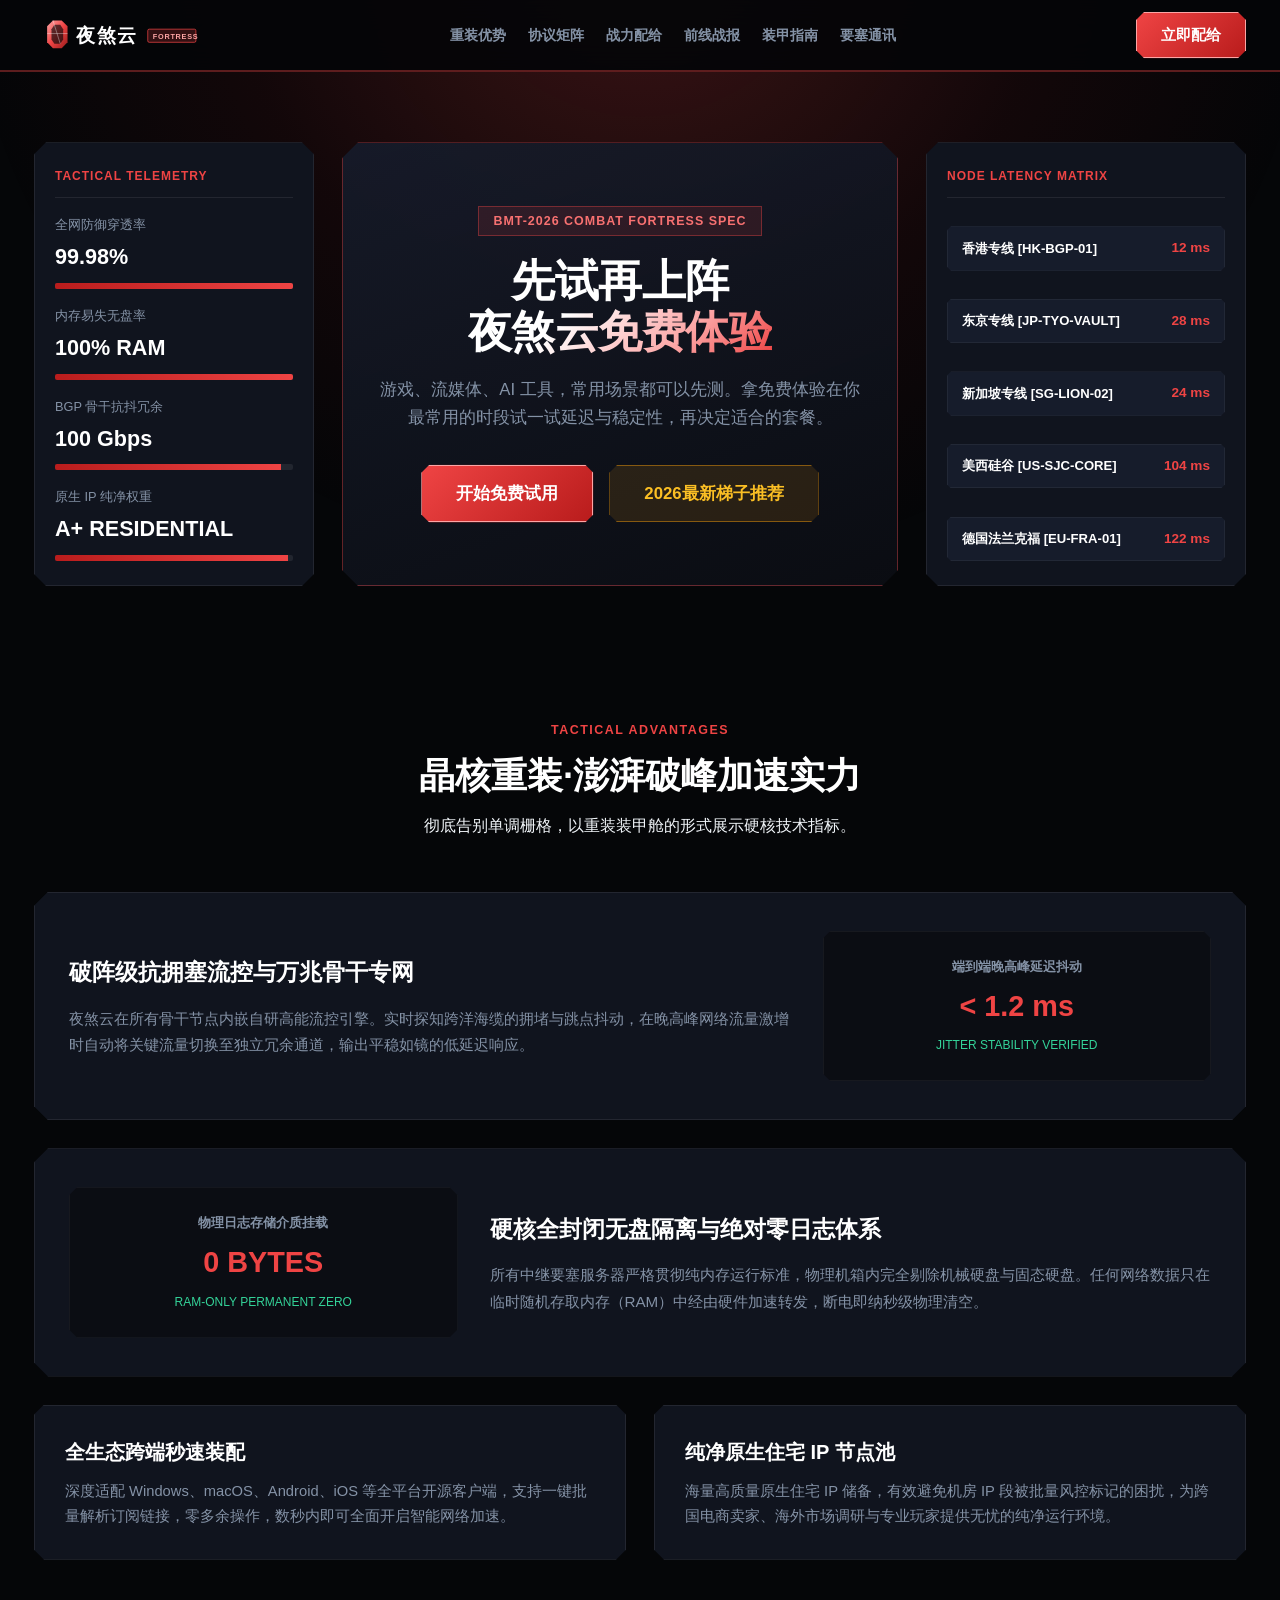
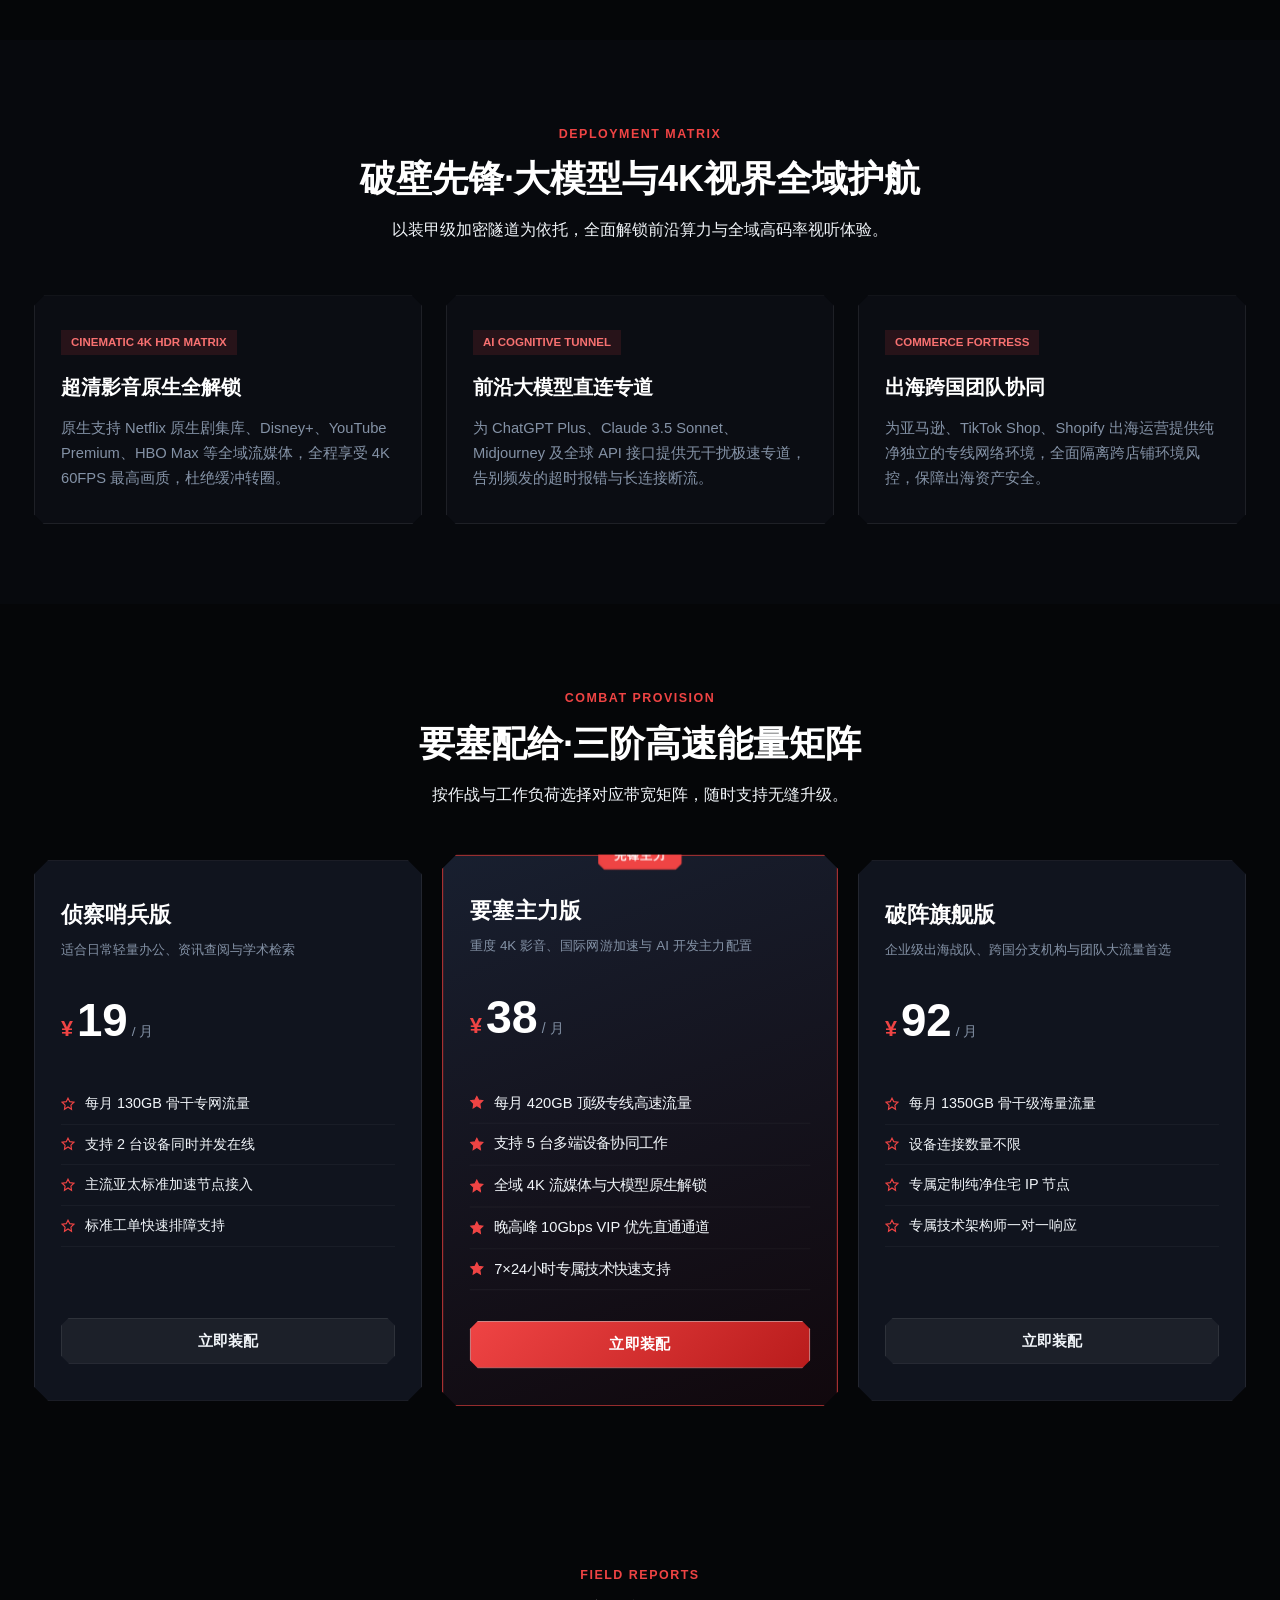
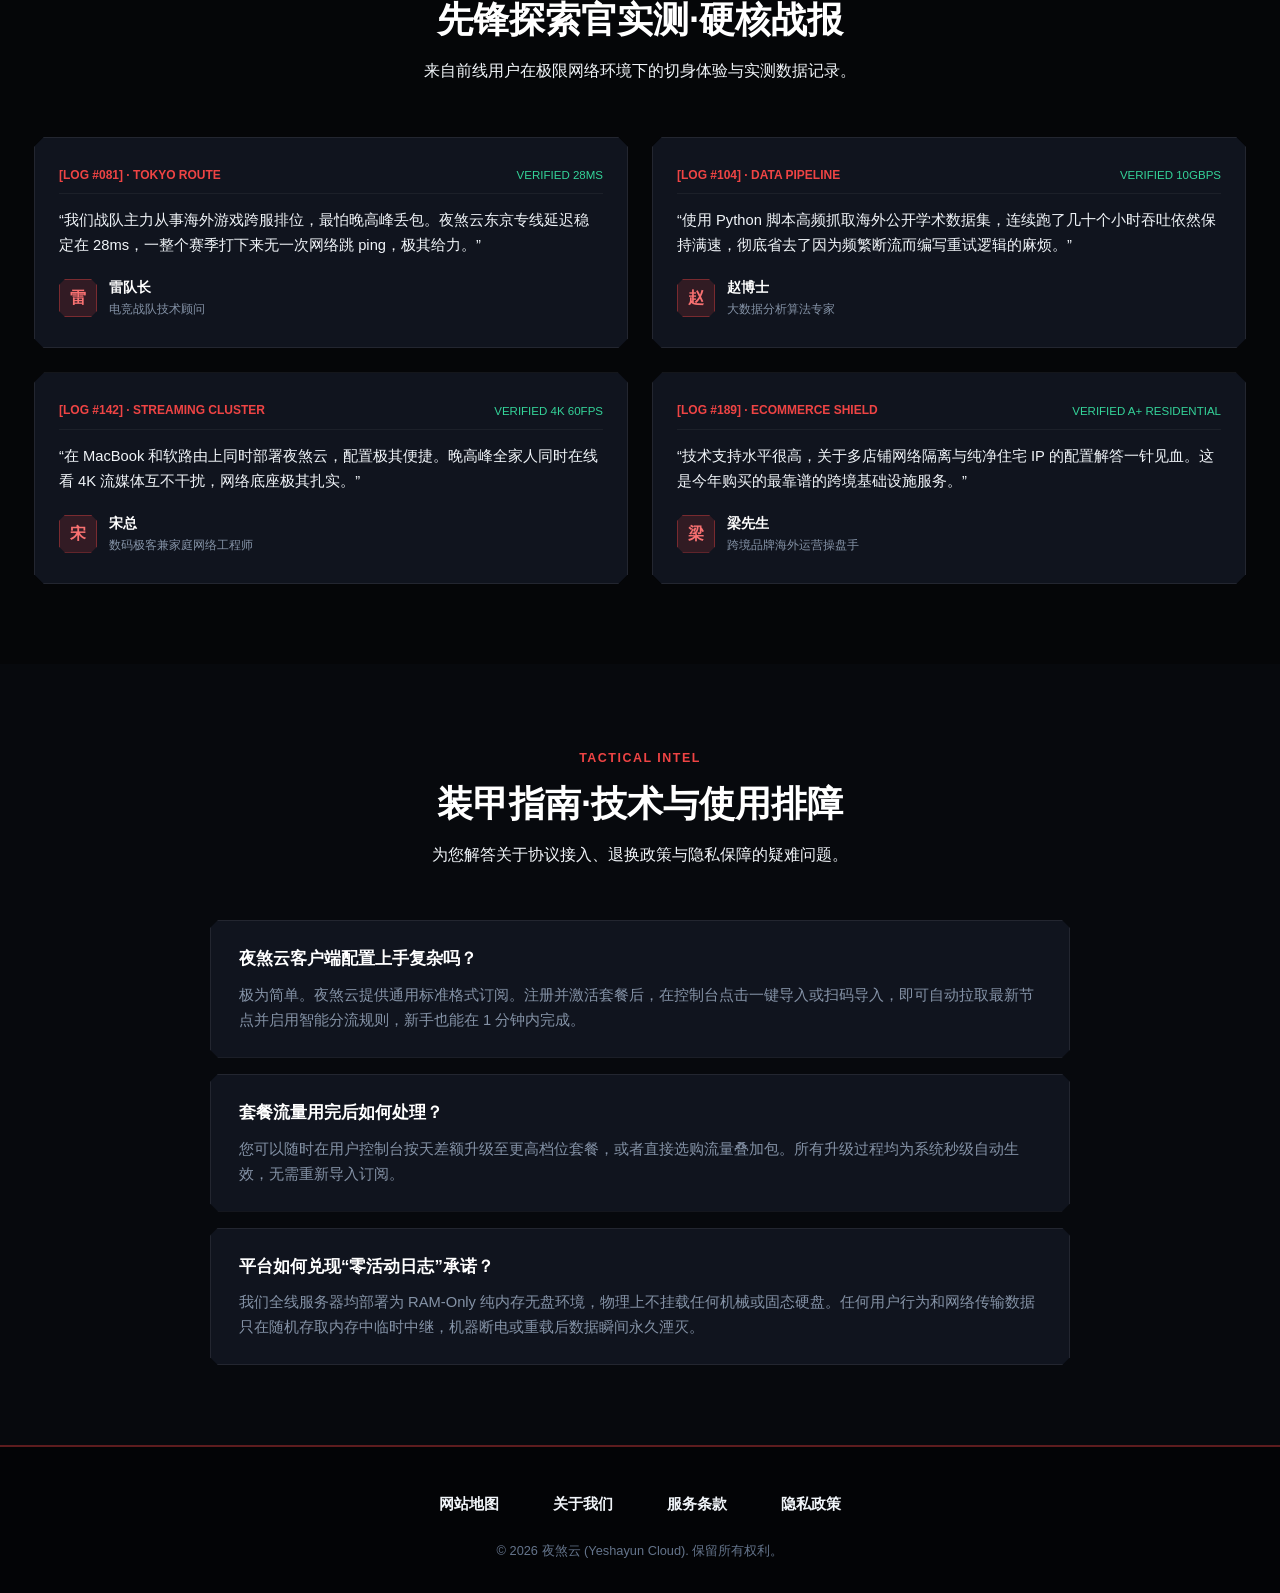
==== commit 00f7ae06: "Update blog hyperlinks to dajichang.mom" ====
--- a/index.html
+++ b/index.html
@@ -3,24 +3,24 @@
 <head>
   <meta charset="UTF-8">
   <meta name="viewport" content="width=device-width, initial-scale=1.0">
-  <title>夜煞云要塞 - 硬核企业级网络加速与机场推荐 | 抗QoS限速·流媒体极速秒开</title>
-  <meta name="description" content="夜煞云要塞专网专注提供工业级企业网络加速服务。汇聚硬核高分机场推荐实力，采用万兆双路BGP抗QoS限速与RAM无盘零日志隔离，晚高峰无惧网络劣化。超清流媒体与前沿大模型API极速秒开，全生态客户端秒速装配，立即获取战力配给！">
-  <meta name="keywords" content="夜煞云,网络加速,机场推荐,极速秒开,抗QoS限速,企业出海专网,大模型API加速,无盘零日志,高可用梯子">
+  <title>夜煞云 - 游戏、流媒体与 AI 工具加速服务 | 免费体验与新手战备指南</title>
+  <meta name="description" content="夜煞云提供多地区节点，适合游戏、流媒体和 AI 工具使用。站内有新手战备清单、规则分流、延迟测量与账号安全指南，可先免费体验再选择套餐。">
+  <meta name="keywords" content="夜煞云, 夜煞云机场, 机场推荐, 游戏加速, 规则分流, 延迟测试, 免费体验">
   <link rel="canonical" href="https://yeshayuncloud.sbs/">
 
   <!-- Open Graph 社交分享元数据 -->
   <meta property="og:type" content="website">
   <meta property="og:url" content="https://yeshayuncloud.sbs/">
-  <meta property="og:title" content="夜煞云要塞 - 硬核企业级网络加速与机场推荐 | 抗QoS限速·流媒体极速秒开">
-  <meta property="og:description" content="夜煞云要塞专网专注提供工业级企业网络加速服务。汇聚硬核高分机场推荐实力，采用万兆双路BGP抗QoS限速与RAM无盘零日志隔离，晚高峰无惧网络劣化。超清流媒体与前沿大模型API极速秒开，全生态客户端秒速装配，立即获取战力配给！">
+  <meta property="og:title" content="夜煞云 - 游戏、流媒体与 AI 工具加速服务 | 免费体验与新手战备指南">
+  <meta property="og:description" content="夜煞云提供多地区节点，适合游戏、流媒体和 AI 工具使用。站内有新手战备清单、规则分流、延迟测量与账号安全指南，可先免费体验再选择套餐。">
   <meta property="og:image" content="https://yeshayuncloud.sbs/og-preview.png">
   <meta property="og:site_name" content="夜煞云 (Yeshayun Cloud)">
   <meta property="og:locale" content="zh_CN">
 
   <!-- Twitter 社交分享卡片 -->
   <meta name="twitter:card" content="summary_large_image">
-  <meta name="twitter:title" content="夜煞云要塞 - 硬核企业级网络加速与机场推荐">
-  <meta name="twitter:description" content="万兆双路BGP抵御QoS限速，超清流媒体与AI模型极速秒开，RAM无盘隔离。">
+  <meta name="twitter:title" content="夜煞云 - 游戏、流媒体与 AI 工具加速服务 | 免费体验与新手战备指南">
+  <meta name="twitter:description" content="夜煞云提供多地区节点，适合游戏、流媒体和 AI 工具使用。站内有新手战备清单、规则分流、延迟测量与账号安全指南，可先免费体验再选择套餐。">
   <meta name="twitter:image" content="https://yeshayuncloud.sbs/og-preview.png">
 
   <!-- Schema.org Product 结构化数据 (Rich Snippets) -->
@@ -136,16 +136,16 @@
             <span>BMT-2026 COMBAT FORTRESS SPEC</span>
           </div>
           <h1 class="hero-cockpit-title">
-            血晶破阵·无坚不摧的<br>
-            <span class="laser-text">暗夜突袭加速要塞</span>
+            先试再上阵<br>
+            <span class="laser-text">夜煞云免费体验</span>
           </h1>
           <p class="hero-cockpit-sub">
-            以重装碳素与八角多面体晶格为基石，全线加固 BGP 专线管道。强力击碎公网拥堵壁垒，为全球跨洋团队、高性能电竞发烧友与大模型开发者提供永不妥协的恒速连接通道。
+            游戏、流媒体、AI 工具，常用场景都可以先测。拿免费体验在你最常用的时段试一试延迟与稳定性，再决定适合的套餐。
           </p>
           <div class="cockpit-btn-row">
             <a href="https://ww012.twilightaff.com/#/?code=A56DH1Af" target="_blank" rel="nofollow" class="c-btn c-btn-blood c-btn-hero">开始免费试用</a>
             <!-- 战略友链：传递 SEO 权重，严禁 nofollow -->
-            <a href="https://tizilab.net/paihang/" target="_blank" class="c-btn c-btn-amber c-btn-hero">2026最新梯子推荐</a>
+            <a href="https://dajichang.mom/" target="_blank" class="c-btn c-btn-amber c-btn-hero">2026最新梯子推荐</a>
           </div>
         </main>
 
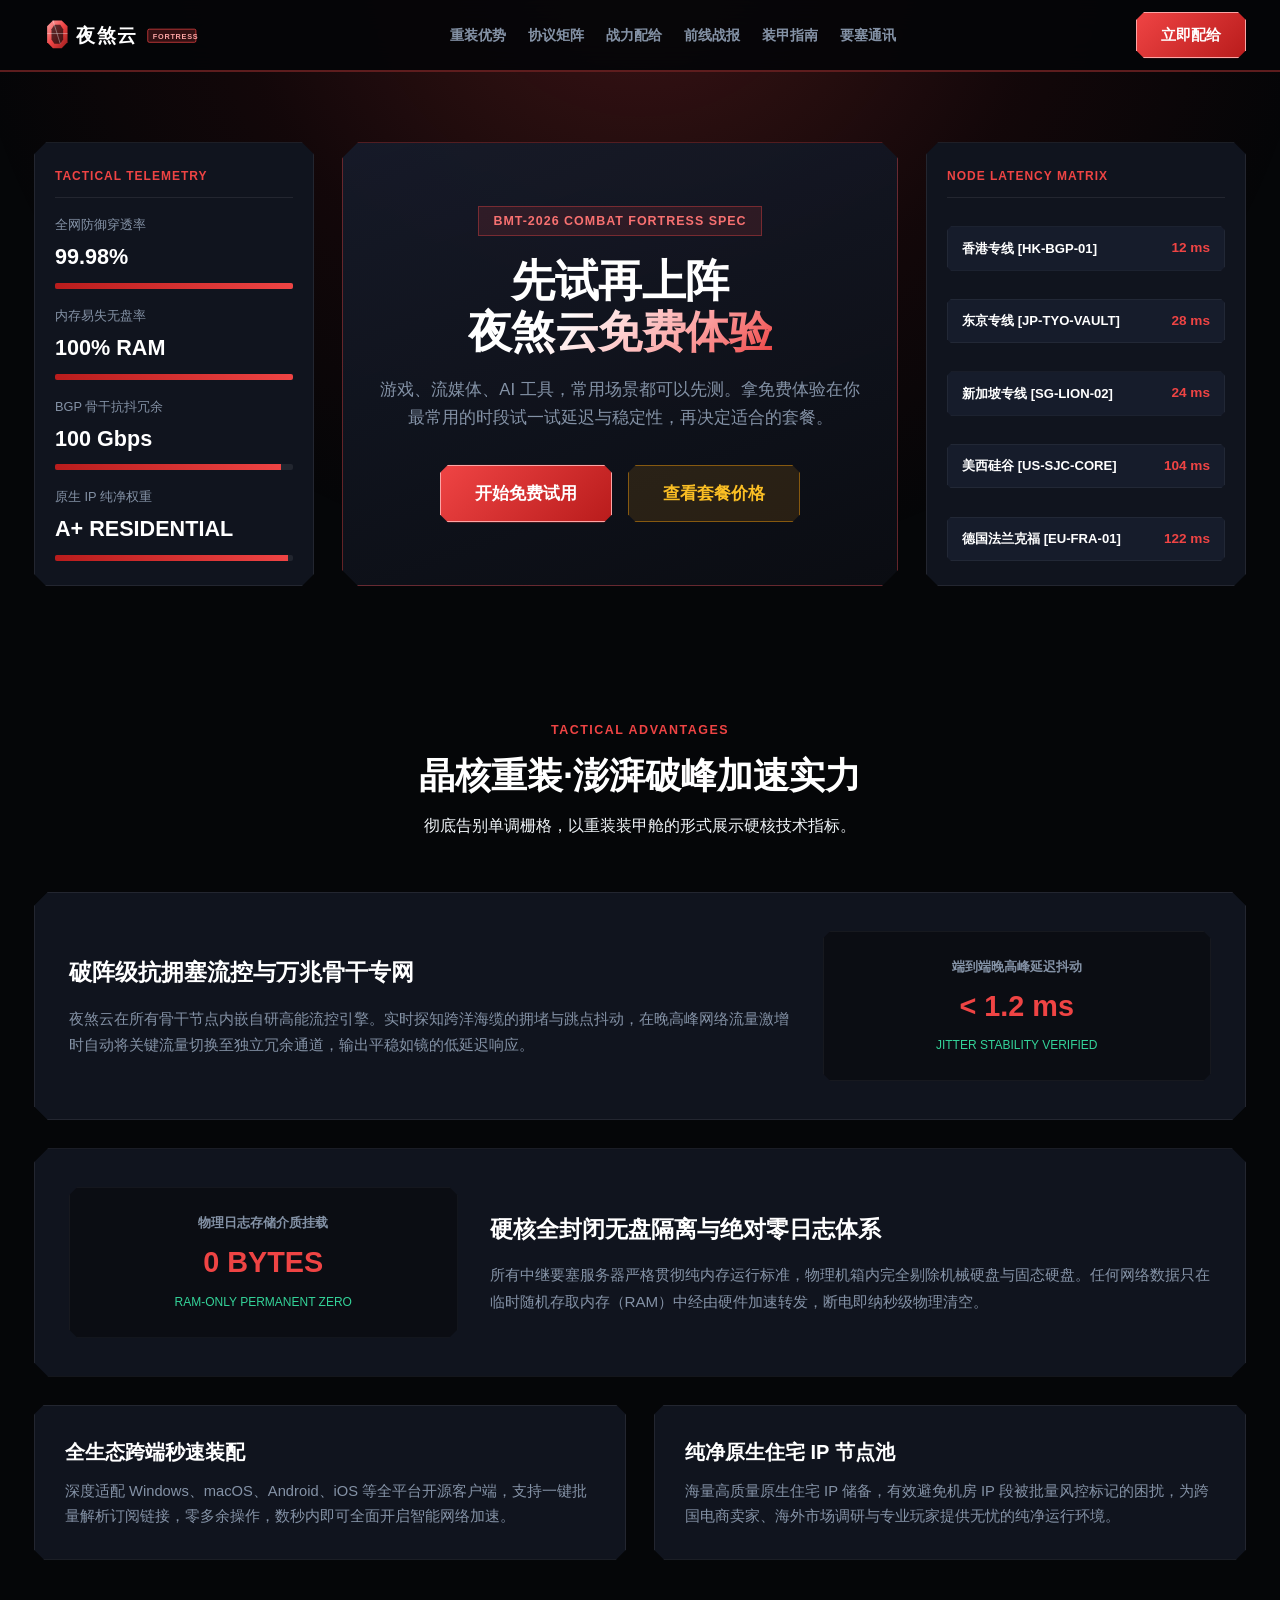
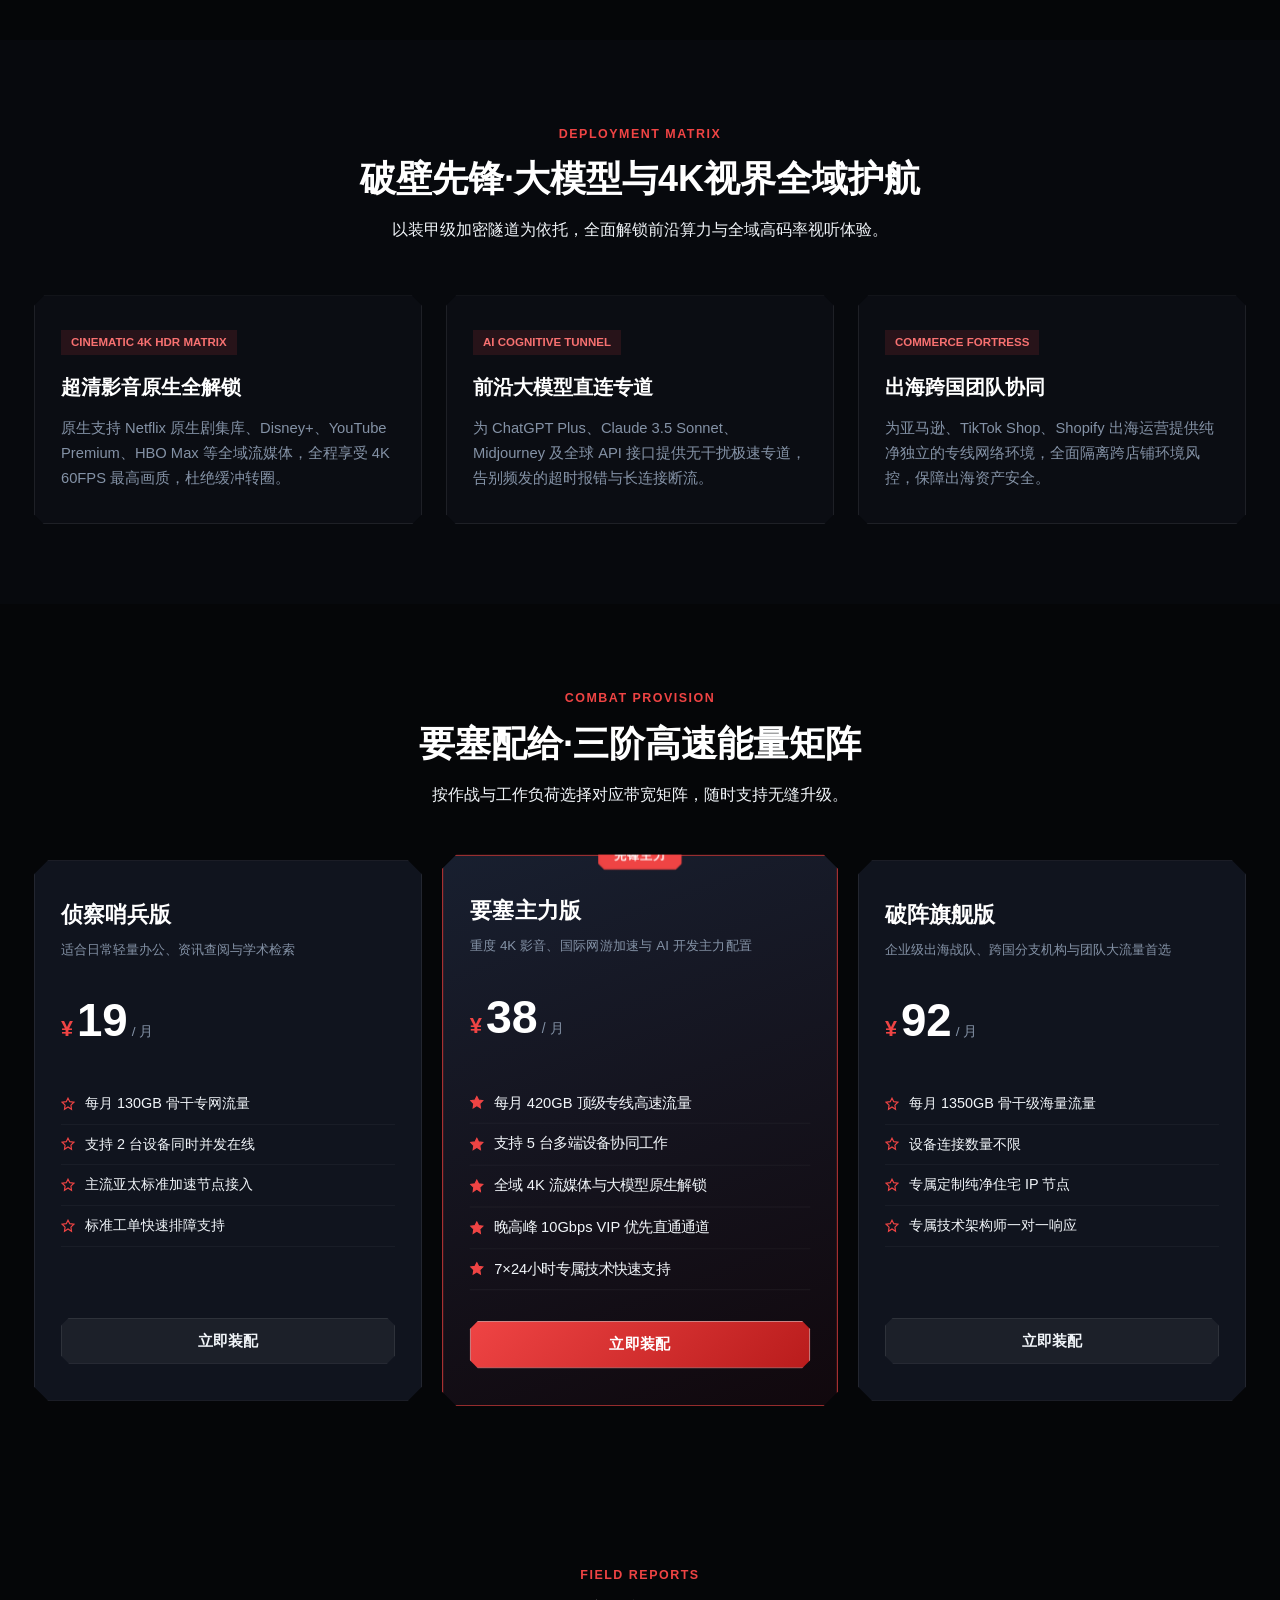
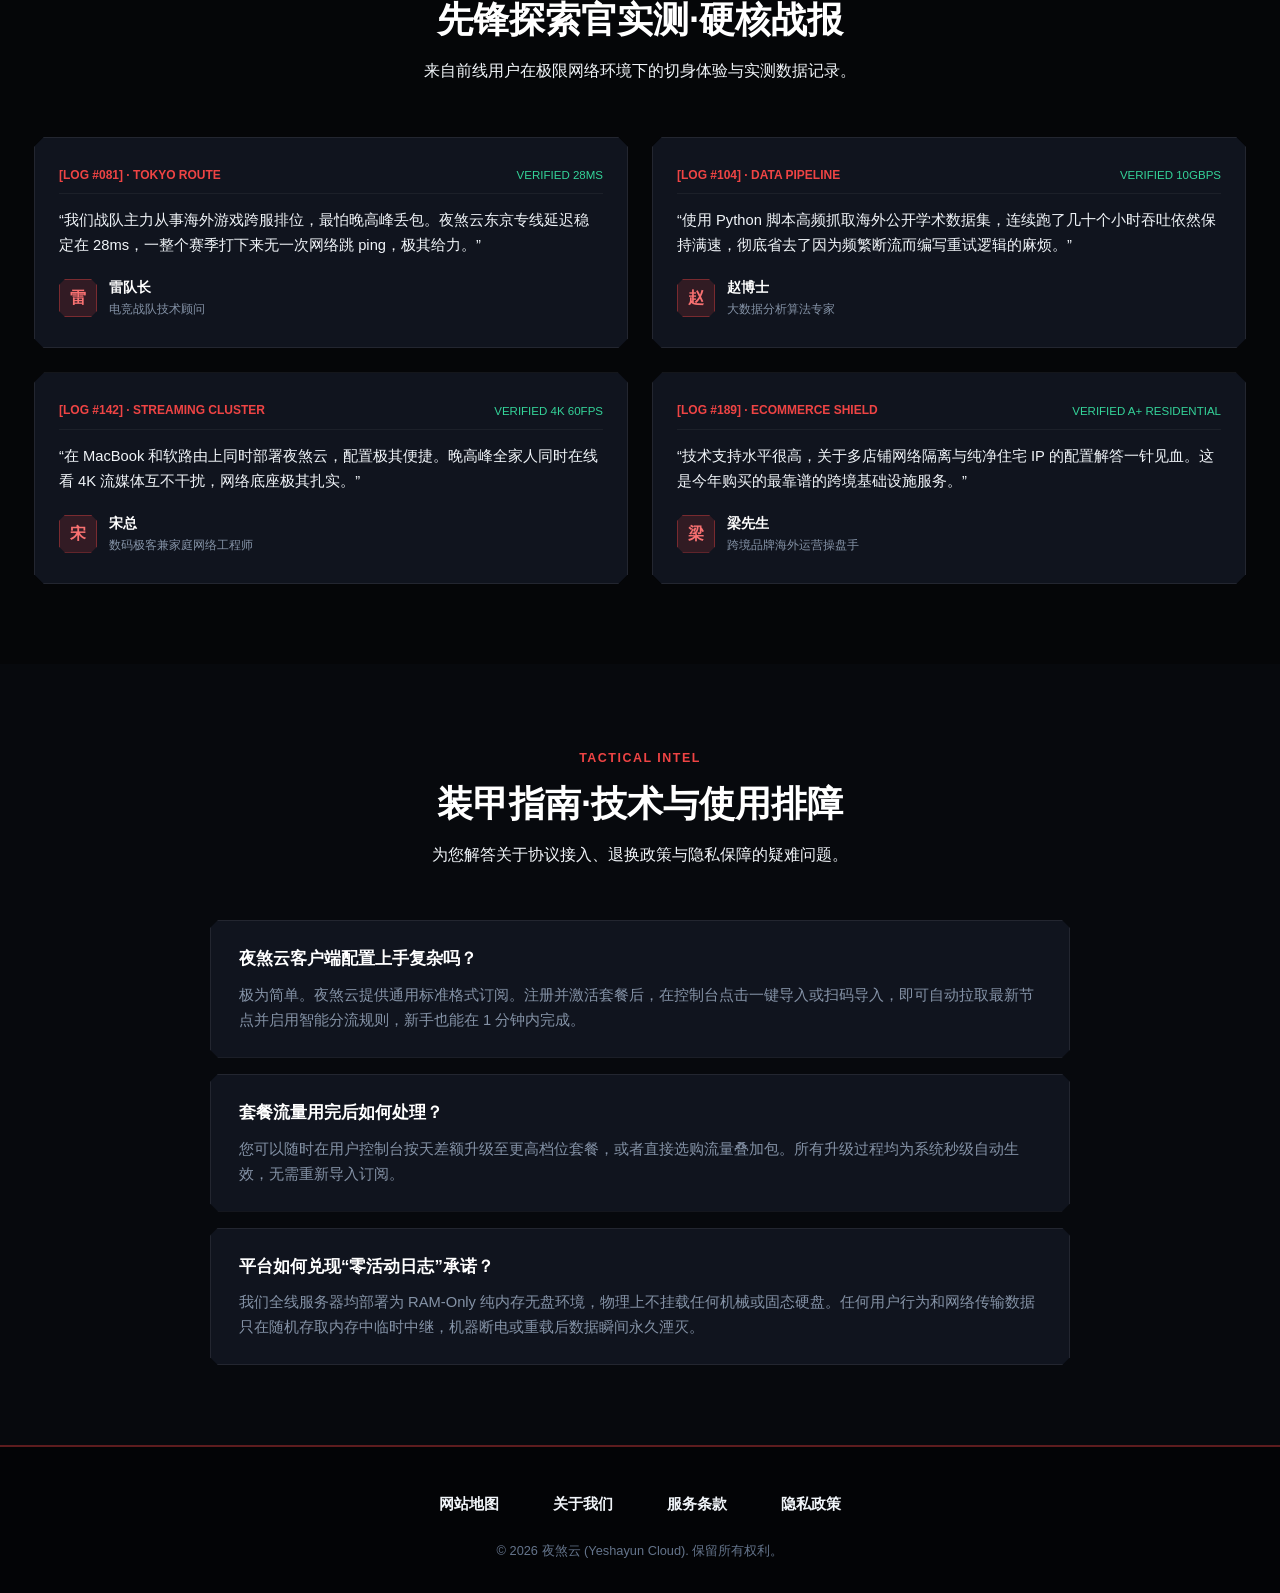
==== commit bfcd0e45: "Update hero ladder button to pricing section anchor" ====
--- a/index.html
+++ b/index.html
@@ -145,7 +145,7 @@
           <div class="cockpit-btn-row">
             <a href="https://ww012.twilightaff.com/#/?code=A56DH1Af" target="_blank" rel="nofollow" class="c-btn c-btn-blood c-btn-hero">开始免费试用</a>
             <!-- 战略友链：传递 SEO 权重，严禁 nofollow -->
-            <a href="https://dajichang.mom/" target="_blank" class="c-btn c-btn-amber c-btn-hero">2026最新梯子推荐</a>
+            <a href="#pricing" class="c-btn c-btn-amber c-btn-hero">查看套餐价格</a>
           </div>
         </main>
 
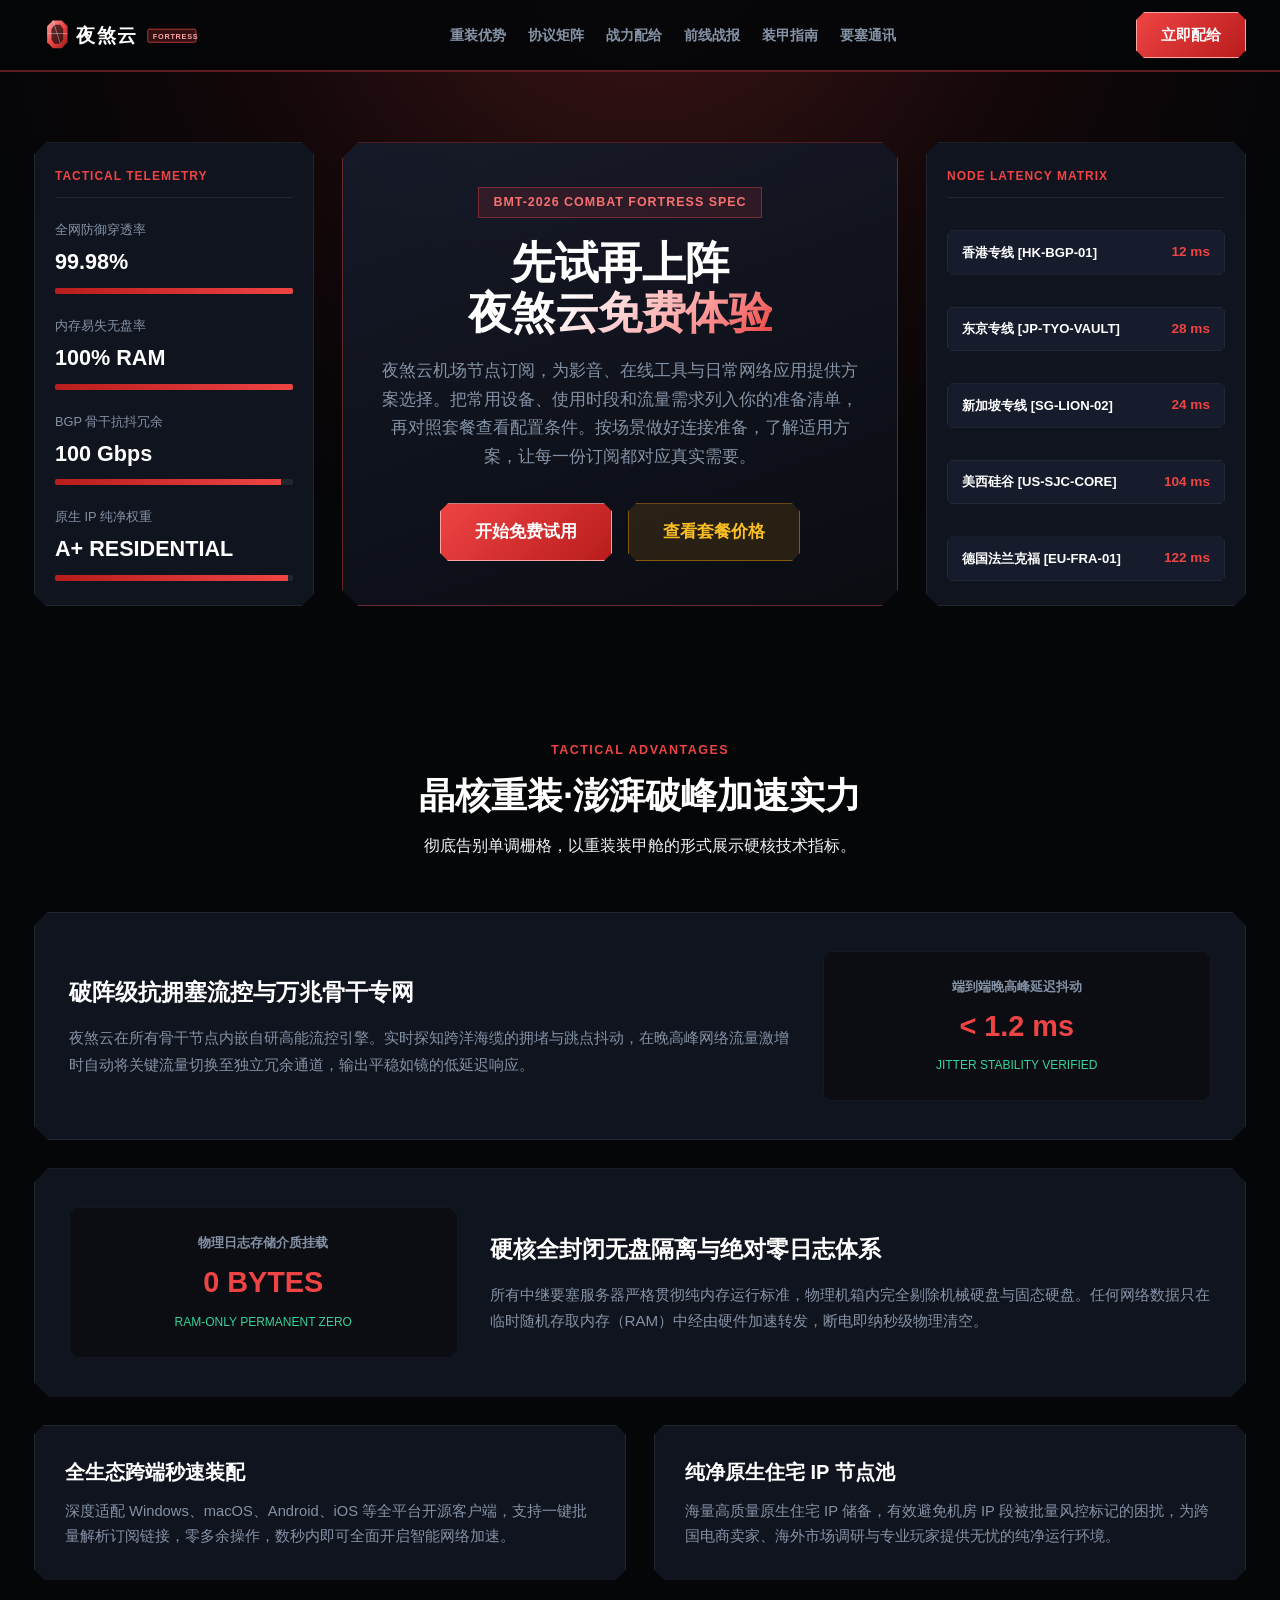
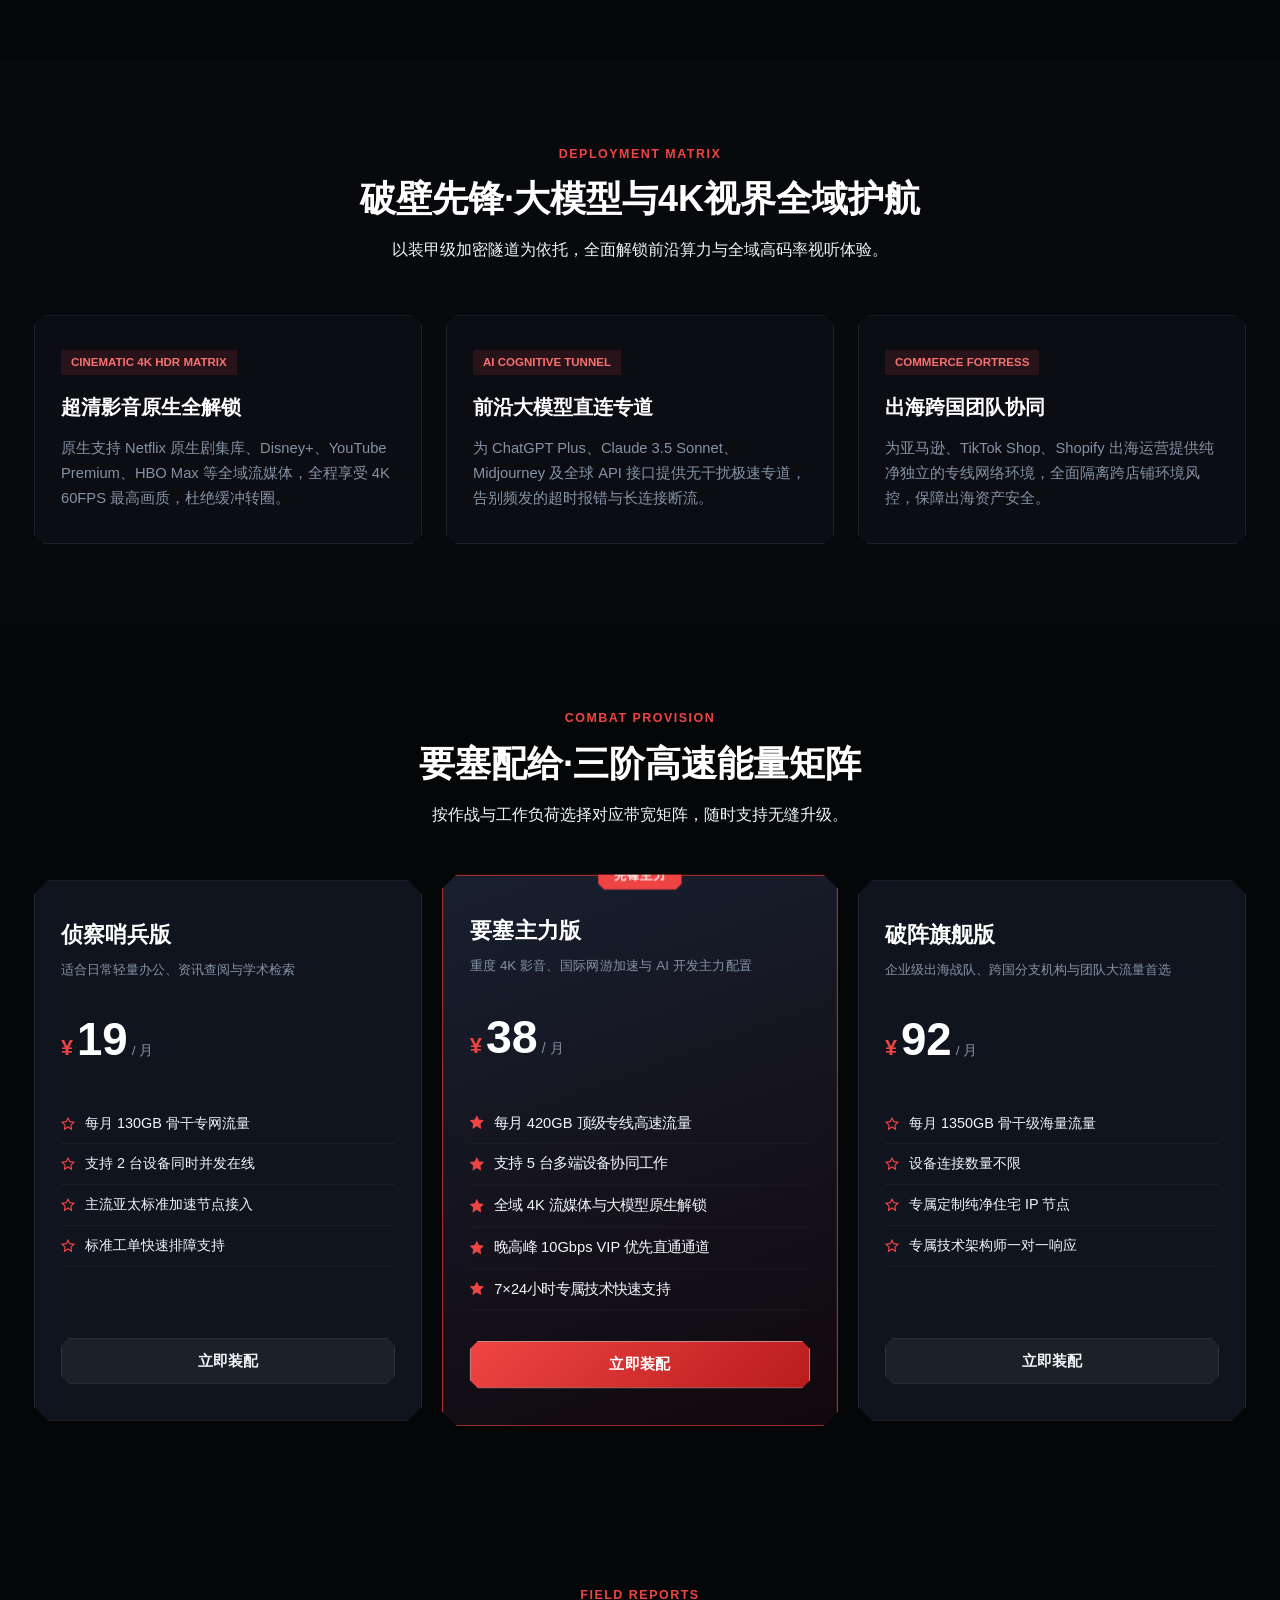
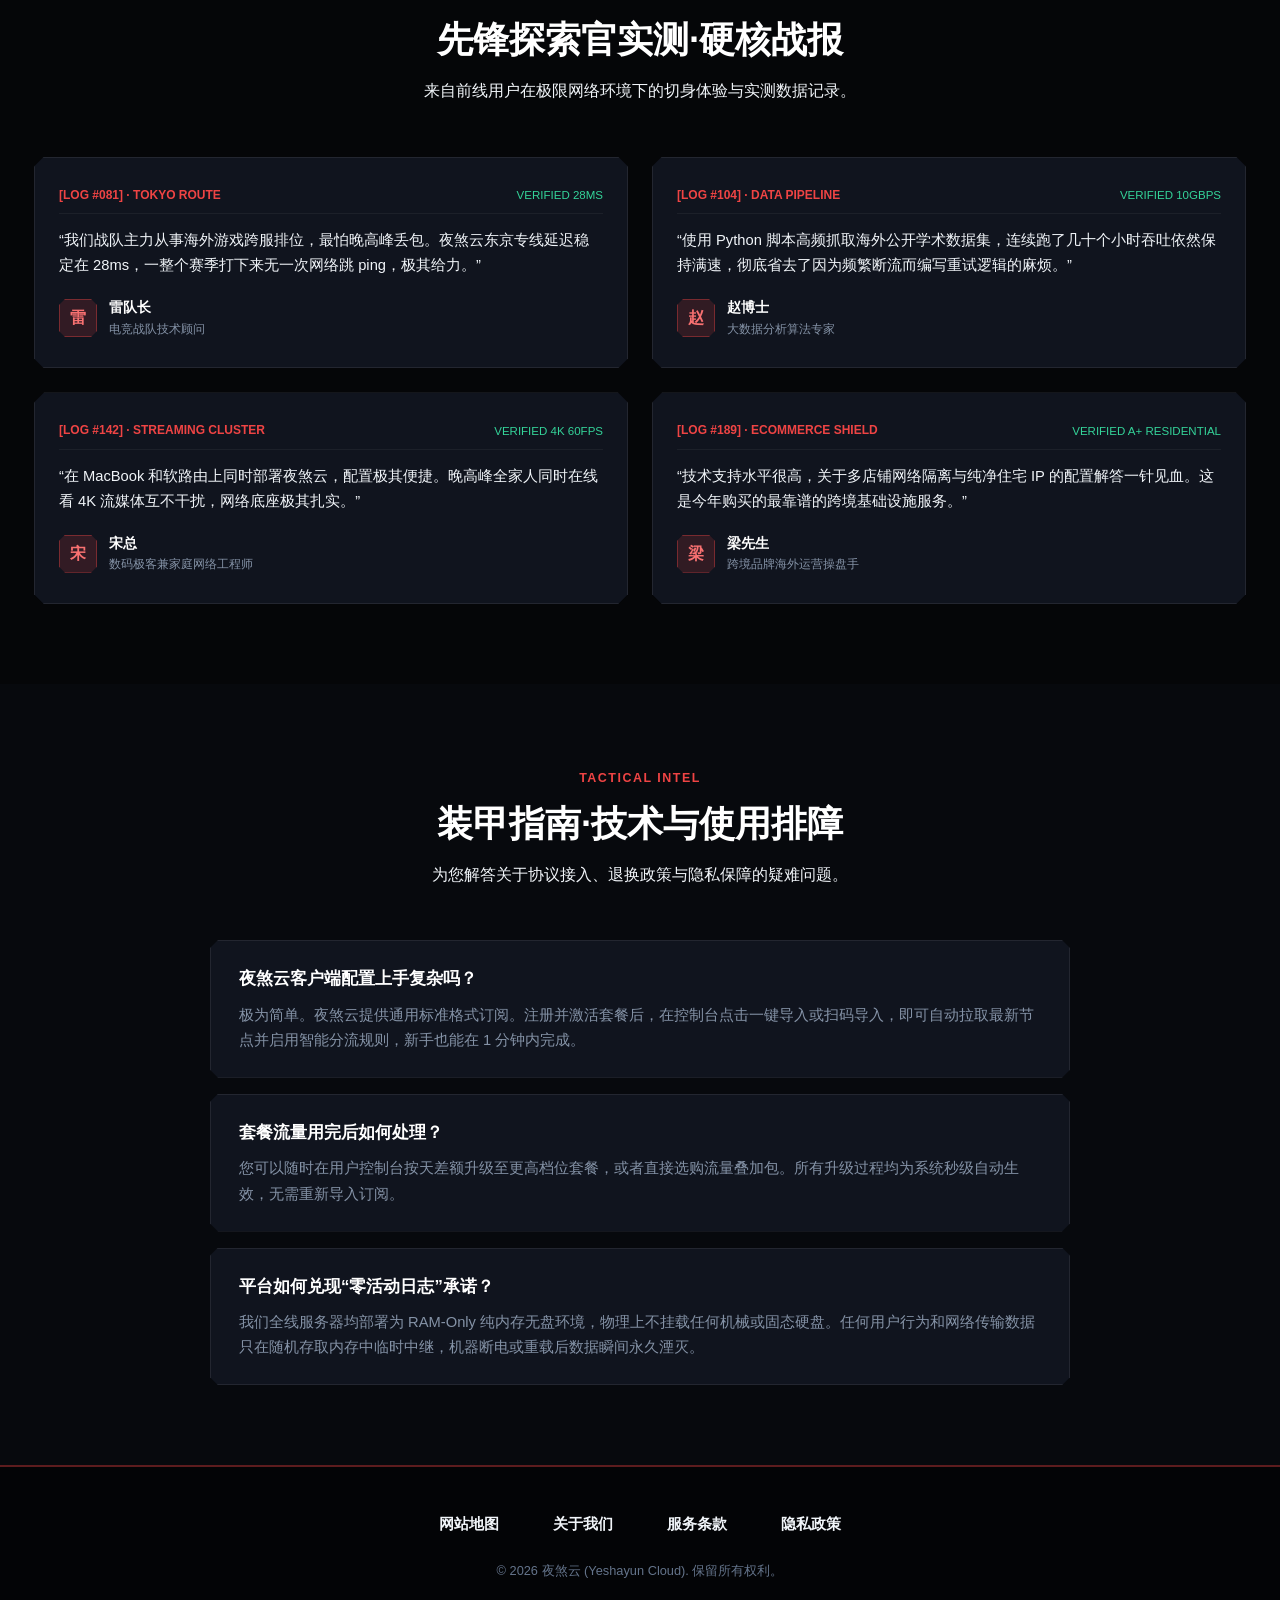
==== commit 88811dbd: "Restore detailed guides and clarify airport homepage introductions" ====
--- a/index.html
+++ b/index.html
@@ -1,30 +1,28 @@
 <!DOCTYPE html>
+
 <html lang="zh-CN">
 <head>
-  <meta charset="UTF-8">
-  <meta name="viewport" content="width=device-width, initial-scale=1.0">
-  <title>夜煞云 - 游戏、流媒体与 AI 工具加速服务 | 免费体验与新手战备指南</title>
-  <meta name="description" content="夜煞云提供多地区节点，适合游戏、流媒体和 AI 工具使用。站内有新手战备清单、规则分流、延迟测量与账号安全指南，可先免费体验再选择套餐。">
-  <meta name="keywords" content="夜煞云, 夜煞云机场, 机场推荐, 游戏加速, 规则分流, 延迟测试, 免费体验">
-  <link rel="canonical" href="https://yeshayuncloud.sbs/">
-
-  <!-- Open Graph 社交分享元数据 -->
-  <meta property="og:type" content="website">
-  <meta property="og:url" content="https://yeshayuncloud.sbs/">
-  <meta property="og:title" content="夜煞云 - 游戏、流媒体与 AI 工具加速服务 | 免费体验与新手战备指南">
-  <meta property="og:description" content="夜煞云提供多地区节点，适合游戏、流媒体和 AI 工具使用。站内有新手战备清单、规则分流、延迟测量与账号安全指南，可先免费体验再选择套餐。">
-  <meta property="og:image" content="https://yeshayuncloud.sbs/og-preview.png">
-  <meta property="og:site_name" content="夜煞云 (Yeshayun Cloud)">
-  <meta property="og:locale" content="zh_CN">
-
-  <!-- Twitter 社交分享卡片 -->
-  <meta name="twitter:card" content="summary_large_image">
-  <meta name="twitter:title" content="夜煞云 - 游戏、流媒体与 AI 工具加速服务 | 免费体验与新手战备指南">
-  <meta name="twitter:description" content="夜煞云提供多地区节点，适合游戏、流媒体和 AI 工具使用。站内有新手战备清单、规则分流、延迟测量与账号安全指南，可先免费体验再选择套餐。">
-  <meta name="twitter:image" content="https://yeshayuncloud.sbs/og-preview.png">
-
-  <!-- Schema.org Product 结构化数据 (Rich Snippets) -->
-  <script type="application/ld+json">
+<meta charset="utf-8"/>
+<meta content="width=device-width, initial-scale=1.0" name="viewport"/>
+<title>夜煞云 - 游戏、流媒体与 AI 工具加速服务 | 免费体验与新手战备指南</title>
+<meta content="夜煞云机场节点订阅，为影音、在线工具与日常网络应用提供方案选择。把常用设备、使用时段和流量需求列入你的准备清单，再对照套餐查看配置条件。按场景做好连接准备，了解适用方案，让每一份订阅都对应真实需要。" name="description"/>
+<meta content="夜煞云, 夜煞云机场, 机场推荐, 游戏加速, 规则分流, 延迟测试, 免费体验" name="keywords"/>
+<link href="https://yeshayuncloud.sbs/" rel="canonical"/>
+<!-- Open Graph 社交分享元数据 -->
+<meta content="website" property="og:type"/>
+<meta content="https://yeshayuncloud.sbs/" property="og:url"/>
+<meta content="夜煞云 - 游戏、流媒体与 AI 工具加速服务 | 免费体验与新手战备指南" property="og:title"/>
+<meta content="夜煞云机场节点订阅，为影音、在线工具与日常网络应用提供方案选择。把常用设备、使用时段和流量需求列入你的准备清单，再对照套餐查看配置条件。按场景做好连接准备，了解适用方案，让每一份订阅都对应真实需要。" property="og:description"/>
+<meta content="https://yeshayuncloud.sbs/og-preview.png" property="og:image"/>
+<meta content="夜煞云 (Yeshayun Cloud)" property="og:site_name"/>
+<meta content="zh_CN" property="og:locale"/>
+<!-- Twitter 社交分享卡片 -->
+<meta content="summary_large_image" name="twitter:card"/>
+<meta content="夜煞云 - 游戏、流媒体与 AI 工具加速服务 | 免费体验与新手战备指南" name="twitter:title"/>
+<meta content="夜煞云机场节点订阅，为影音、在线工具与日常网络应用提供方案选择。把常用设备、使用时段和流量需求列入你的准备清单，再对照套餐查看配置条件。按场景做好连接准备，了解适用方案，让每一份订阅都对应真实需要。" name="twitter:description"/>
+<meta content="https://yeshayuncloud.sbs/og-preview.png" name="twitter:image"/>
+<!-- Schema.org Product 结构化数据 (Rich Snippets) -->
+<script type="application/ld+json">
   {
     "@context": "https://schema.org",
     "@type": "Product",
@@ -53,469 +51,430 @@
     }
   }
   </script>
-
-  <link rel="stylesheet" href="style.css">
+<link href="style.css" rel="stylesheet"/>
 </head>
 <body>
-  <div class="tactical-mesh-ambient"></div>
-
-  <!-- 重装指挥甲板导航 -->
-  <header class="tactical-deck-nav">
-    <div class="tactical-container">
-      <div class="deck-nav-inner">
-        <a href="index.html" class="deck-logo-wrap" title="夜煞云官网">
-          <!-- 深度定制融合主题Logo：血晶多面体切面与硬核工业汉字融合排版 -->
-          <svg class="deck-logo-svg" viewBox="0 0 240 56" fill="none" xmlns="http://www.w3.org/2000/svg" aria-label="夜煞云 Logo">
-            <defs>
-              <linearGradient id="crystalGemGrad" x1="0%" y1="0%" x2="100%" y2="100%">
-                <stop offset="0%" stop-color="#fca5a5"/>
-                <stop offset="50%" stop-color="#ef4444"/>
-                <stop offset="100%" stop-color="#991b1b"/>
-              </linearGradient>
-            </defs>
-            <polygon points="26,8 38,8 46,16 46,38 38,46 26,46 18,38 18,16" fill="url(#crystalGemGrad)"/>
-            <polygon points="28,14 36,14 40,20 40,34 36,40 28,40 24,34 24,20" fill="#050608" opacity="0.65"/>
-            <line x1="26" y1="8" x2="36" y2="40" stroke="#ffffff" stroke-width="1.2" opacity="0.4"/>
-            <line x1="18" y1="26" x2="46" y2="26" stroke="#ffffff" stroke-width="1.2" opacity="0.4"/>
-            <text x="58" y="38" font-family="'Inter', 'PingFang SC', sans-serif" font-size="26" font-weight="900" fill="#ffffff" letter-spacing="2">夜煞云</text>
-            <rect x="156" y="20" width="66" height="18" rx="2" fill="rgba(239, 68, 68, 0.2)" stroke="#ef4444" stroke-width="1"/>
-            <text x="163" y="33" font-family="'Inter', sans-serif" font-size="10" font-weight="800" fill="#fca5a5" letter-spacing="1">FORTRESS</text>
-          </svg>
-        </a>
-        <ul class="tactical-nav-menu">
-          <li><a href="#advantages" class="tactical-nav-link">重装优势</a></li>
-          <li><a href="#stream-ai" class="tactical-nav-link">协议矩阵</a></li>
-          <li><a href="#pricing" class="tactical-nav-link">战力配给</a></li>
-          <li><a href="#testimonials" class="tactical-nav-link">前线战报</a></li>
-          <li><a href="#faq" class="tactical-nav-link">装甲指南</a></li>
-          <li><a href="dispatch.html" class="tactical-nav-link">要塞通讯</a></li>
-        </ul>
-        <div class="deck-nav-actions">
-          <a href="https://ww012.twilightaff.com/#/?code=A56DH1Af" target="_blank" rel="nofollow" class="c-btn c-btn-blood">立即配给</a>
-        </div>
-      </div>
-    </div>
-  </header>
-
-  <!-- 首屏：三柱式要塞驾驶舱 (Specs | Command Core | Telemetry) -->
-  <section class="cockpit-hero-section">
-    <div class="tactical-container">
-      <div class="cockpit-hero-grid">
-        <!-- 左柱：垂直装甲参数桩 -->
-        <aside class="cockpit-specs-col">
-          <div class="col-header-label">TACTICAL TELEMETRY</div>
-          
-          <div class="spec-meter-unit">
-            <span class="spec-meter-name">全网防御穿透率</span>
-            <span class="spec-meter-num">99.98%</span>
-            <div class="spec-bar-fill"><div class="spec-bar-inner" style="width: 99.9%;"></div></div>
-          </div>
-
-          <div class="spec-meter-unit">
-            <span class="spec-meter-name">内存易失无盘率</span>
-            <span class="spec-meter-num">100% RAM</span>
-            <div class="spec-bar-fill"><div class="spec-bar-inner" style="width: 100%;"></div></div>
-          </div>
-
-          <div class="spec-meter-unit">
-            <span class="spec-meter-name">BGP 骨干抗抖冗余</span>
-            <span class="spec-meter-num">100 Gbps</span>
-            <div class="spec-bar-fill"><div class="spec-bar-inner" style="width: 95%;"></div></div>
-          </div>
-
-          <div class="spec-meter-unit">
-            <span class="spec-meter-name">原生 IP 纯净权重</span>
-            <span class="spec-meter-num">A+ RESIDENTIAL</span>
-            <div class="spec-bar-fill"><div class="spec-bar-inner" style="width: 98%;"></div></div>
-          </div>
-        </aside>
-
-        <!-- 中柱：核心主控与双 CTA 操作区 -->
-        <main class="cockpit-center-hub">
-          <div class="hero-tactical-badge">
-            <span>BMT-2026 COMBAT FORTRESS SPEC</span>
-          </div>
-          <h1 class="hero-cockpit-title">
-            先试再上阵<br>
-            <span class="laser-text">夜煞云免费体验</span>
-          </h1>
-          <p class="hero-cockpit-sub">
-            游戏、流媒体、AI 工具，常用场景都可以先测。拿免费体验在你最常用的时段试一试延迟与稳定性，再决定适合的套餐。
-          </p>
-          <div class="cockpit-btn-row">
-            <a href="https://ww012.twilightaff.com/#/?code=A56DH1Af" target="_blank" rel="nofollow" class="c-btn c-btn-blood c-btn-hero">开始免费试用</a>
-            <!-- 战略友链：传递 SEO 权重，严禁 nofollow -->
-            <a href="#pricing" class="c-btn c-btn-amber c-btn-hero">查看套餐价格</a>
-          </div>
-        </main>
-
-        <!-- 右柱：实时节点遥测雷达看板 -->
-        <aside class="cockpit-telemetry-col">
-          <div class="col-header-label">NODE LATENCY MATRIX</div>
-
-          <div class="telemetry-node-row">
-            <span class="node-geo">香港专线 [HK-BGP-01]</span>
-            <span class="node-ping">12 ms</span>
-          </div>
-
-          <div class="telemetry-node-row">
-            <span class="node-geo">东京专线 [JP-TYO-VAULT]</span>
-            <span class="node-ping">28 ms</span>
-          </div>
-
-          <div class="telemetry-node-row">
-            <span class="node-geo">新加坡专线 [SG-LION-02]</span>
-            <span class="node-ping">24 ms</span>
-          </div>
-
-          <div class="telemetry-node-row">
-            <span class="node-geo">美西硅谷 [US-SJC-CORE]</span>
-            <span class="node-ping">104 ms</span>
-          </div>
-
-          <div class="telemetry-node-row">
-            <span class="node-geo">德国法兰克福 [EU-FRA-01]</span>
-            <span class="node-ping">122 ms</span>
-          </div>
-        </aside>
-      </div>
-    </div>
-  </section>
-
-  <!-- 核心优势：交错式双联重装碉堡（共4项） -->
-  <section class="tactical-section" id="advantages">
-    <div class="tactical-container">
-      <div class="tactical-head-box">
-        <span class="t-tag-pill">TACTICAL ADVANTAGES</span>
-        <h2 class="t-head-h2">晶核重装·澎湃破峰加速实力</h2>
-        <p class="t-desc">彻底告别单调栅格，以重装装甲舱的形式展示硬核技术指标。</p>
-      </div>
-
-      <div class="bunker-staggered-stack">
-        <!-- 碉堡 Alpha: 60/40 Split (优势 1) -->
-        <div class="bunker-alpha-module">
-          <div class="bunker-text-block">
-            <h3>破阵级抗拥塞流控与万兆骨干专网</h3>
-            <p>
+<div class="tactical-mesh-ambient"></div>
+<!-- 重装指挥甲板导航 -->
+<header class="tactical-deck-nav">
+<div class="tactical-container">
+<div class="deck-nav-inner">
+<a class="deck-logo-wrap" href="index.html" title="夜煞云官网">
+<!-- 深度定制融合主题Logo：血晶多面体切面与硬核工业汉字融合排版 -->
+<svg aria-label="夜煞云 Logo" class="deck-logo-svg" fill="none" viewbox="0 0 240 56" xmlns="http://www.w3.org/2000/svg">
+<defs>
+<lineargradient id="crystalGemGrad" x1="0%" x2="100%" y1="0%" y2="100%">
+<stop offset="0%" stop-color="#fca5a5"></stop>
+<stop offset="50%" stop-color="#ef4444"></stop>
+<stop offset="100%" stop-color="#991b1b"></stop>
+</lineargradient>
+</defs>
+<polygon fill="url(#crystalGemGrad)" points="26,8 38,8 46,16 46,38 38,46 26,46 18,38 18,16"></polygon>
+<polygon fill="#050608" opacity="0.65" points="28,14 36,14 40,20 40,34 36,40 28,40 24,34 24,20"></polygon>
+<line opacity="0.4" stroke="#ffffff" stroke-width="1.2" x1="26" x2="36" y1="8" y2="40"></line>
+<line opacity="0.4" stroke="#ffffff" stroke-width="1.2" x1="18" x2="46" y1="26" y2="26"></line>
+<text fill="#ffffff" font-family="'Inter', 'PingFang SC', sans-serif" font-size="26" font-weight="900" letter-spacing="2" x="58" y="38">夜煞云</text>
+<rect fill="rgba(239, 68, 68, 0.2)" height="18" rx="2" stroke="#ef4444" stroke-width="1" width="66" x="156" y="20"></rect>
+<text fill="#fca5a5" font-family="'Inter', sans-serif" font-size="10" font-weight="800" letter-spacing="1" x="163" y="33">FORTRESS</text>
+</svg>
+</a>
+<ul class="tactical-nav-menu">
+<li><a class="tactical-nav-link" href="#advantages">重装优势</a></li>
+<li><a class="tactical-nav-link" href="#stream-ai">协议矩阵</a></li>
+<li><a class="tactical-nav-link" href="#pricing">战力配给</a></li>
+<li><a class="tactical-nav-link" href="#testimonials">前线战报</a></li>
+<li><a class="tactical-nav-link" href="#faq">装甲指南</a></li>
+<li><a class="tactical-nav-link" href="dispatch.html">要塞通讯</a></li>
+</ul>
+<div class="deck-nav-actions">
+<a class="c-btn c-btn-blood" href="https://ww012.twilightaff.com/#/?code=A56DH1Af" rel="nofollow" target="_blank">立即配给</a>
+</div>
+</div>
+</div>
+</header>
+<!-- 首屏：三柱式要塞驾驶舱 (Specs | Command Core | Telemetry) -->
+<section class="cockpit-hero-section">
+<div class="tactical-container">
+<div class="cockpit-hero-grid">
+<!-- 左柱：垂直装甲参数桩 -->
+<aside class="cockpit-specs-col">
+<div class="col-header-label">TACTICAL TELEMETRY</div>
+<div class="spec-meter-unit">
+<span class="spec-meter-name">全网防御穿透率</span>
+<span class="spec-meter-num">99.98%</span>
+<div class="spec-bar-fill"><div class="spec-bar-inner" style="width: 99.9%;"></div></div>
+</div>
+<div class="spec-meter-unit">
+<span class="spec-meter-name">内存易失无盘率</span>
+<span class="spec-meter-num">100% RAM</span>
+<div class="spec-bar-fill"><div class="spec-bar-inner" style="width: 100%;"></div></div>
+</div>
+<div class="spec-meter-unit">
+<span class="spec-meter-name">BGP 骨干抗抖冗余</span>
+<span class="spec-meter-num">100 Gbps</span>
+<div class="spec-bar-fill"><div class="spec-bar-inner" style="width: 95%;"></div></div>
+</div>
+<div class="spec-meter-unit">
+<span class="spec-meter-name">原生 IP 纯净权重</span>
+<span class="spec-meter-num">A+ RESIDENTIAL</span>
+<div class="spec-bar-fill"><div class="spec-bar-inner" style="width: 98%;"></div></div>
+</div>
+</aside>
+<!-- 中柱：核心主控与双 CTA 操作区 -->
+<main class="cockpit-center-hub">
+<div class="hero-tactical-badge">
+<span>BMT-2026 COMBAT FORTRESS SPEC</span>
+</div>
+<h1 class="hero-cockpit-title">
+            先试再上阵<br/>
+<span class="laser-text">夜煞云免费体验</span>
+</h1>
+<p class="hero-cockpit-sub">夜煞云机场节点订阅，为影音、在线工具与日常网络应用提供方案选择。把常用设备、使用时段和流量需求列入你的准备清单，再对照套餐查看配置条件。按场景做好连接准备，了解适用方案，让每一份订阅都对应真实需要。</p>
+<div class="cockpit-btn-row">
+<a class="c-btn c-btn-blood c-btn-hero" href="https://ww012.twilightaff.com/#/?code=A56DH1Af" rel="nofollow" target="_blank">开始免费试用</a>
+<!-- 战略友链：传递 SEO 权重，严禁 nofollow -->
+<a class="c-btn c-btn-amber c-btn-hero" href="#pricing">查看套餐价格</a>
+</div>
+</main>
+<!-- 右柱：实时节点遥测雷达看板 -->
+<aside class="cockpit-telemetry-col">
+<div class="col-header-label">NODE LATENCY MATRIX</div>
+<div class="telemetry-node-row">
+<span class="node-geo">香港专线 [HK-BGP-01]</span>
+<span class="node-ping">12 ms</span>
+</div>
+<div class="telemetry-node-row">
+<span class="node-geo">东京专线 [JP-TYO-VAULT]</span>
+<span class="node-ping">28 ms</span>
+</div>
+<div class="telemetry-node-row">
+<span class="node-geo">新加坡专线 [SG-LION-02]</span>
+<span class="node-ping">24 ms</span>
+</div>
+<div class="telemetry-node-row">
+<span class="node-geo">美西硅谷 [US-SJC-CORE]</span>
+<span class="node-ping">104 ms</span>
+</div>
+<div class="telemetry-node-row">
+<span class="node-geo">德国法兰克福 [EU-FRA-01]</span>
+<span class="node-ping">122 ms</span>
+</div>
+</aside>
+</div>
+</div>
+</section>
+<!-- 核心优势：交错式双联重装碉堡（共4项） -->
+<section class="tactical-section" id="advantages">
+<div class="tactical-container">
+<div class="tactical-head-box">
+<span class="t-tag-pill">TACTICAL ADVANTAGES</span>
+<h2 class="t-head-h2">晶核重装·澎湃破峰加速实力</h2>
+<p class="t-desc">彻底告别单调栅格，以重装装甲舱的形式展示硬核技术指标。</p>
+</div>
+<div class="bunker-staggered-stack">
+<!-- 碉堡 Alpha: 60/40 Split (优势 1) -->
+<div class="bunker-alpha-module">
+<div class="bunker-text-block">
+<h3>破阵级抗拥塞流控与万兆骨干专网</h3>
+<p>
               夜煞云在所有骨干节点内嵌自研高能流控引擎。实时探知跨洋海缆的拥堵与跳点抖动，在晚高峰网络流量激增时自动将关键流量切换至独立冗余通道，输出平稳如镜的低延迟响应。
             </p>
-          </div>
-          <div class="bunker-visual-box">
-            <span class="visual-metric-title">端到端晚高峰延迟抖动</span>
-            <span class="visual-metric-val">&lt; 1.2 ms</span>
-            <span class="visual-metric-note">JITTER STABILITY VERIFIED</span>
-          </div>
-        </div>
-
-        <!-- 碉堡 Beta: 40/60 Split (优势 2) -->
-        <div class="bunker-beta-module">
-          <div class="bunker-visual-box">
-            <span class="visual-metric-title">物理日志存储介质挂载</span>
-            <span class="visual-metric-val">0 BYTES</span>
-            <span class="visual-metric-note">RAM-ONLY PERMANENT ZERO</span>
-          </div>
-          <div class="bunker-text-block">
-            <h3>硬核全封闭无盘隔离与绝对零日志体系</h3>
-            <p>
+</div>
+<div class="bunker-visual-box">
+<span class="visual-metric-title">端到端晚高峰延迟抖动</span>
+<span class="visual-metric-val">&lt; 1.2 ms</span>
+<span class="visual-metric-note">JITTER STABILITY VERIFIED</span>
+</div>
+</div>
+<!-- 碉堡 Beta: 40/60 Split (优势 2) -->
+<div class="bunker-beta-module">
+<div class="bunker-visual-box">
+<span class="visual-metric-title">物理日志存储介质挂载</span>
+<span class="visual-metric-val">0 BYTES</span>
+<span class="visual-metric-note">RAM-ONLY PERMANENT ZERO</span>
+</div>
+<div class="bunker-text-block">
+<h3>硬核全封闭无盘隔离与绝对零日志体系</h3>
+<p>
               所有中继要塞服务器严格贯彻纯内存运行标准，物理机箱内完全剔除机械硬盘与固态硬盘。任何网络数据只在临时随机存取内存（RAM）中经由硬件加速转发，断电即纳秒级物理清空。
             </p>
-          </div>
-        </div>
-
-        <!-- 底部双联行 (优势 3 & 4) -->
-        <div class="bunker-duo-row">
-          <!-- 优势 3 -->
-          <div class="bunker-duo-cell">
-            <h3 style="font-size:1.25rem; font-weight:800; color:#fff; margin-bottom:10px;">全生态跨端秒速装配</h3>
-            <p style="font-size:0.92rem; color:var(--armor-muted); line-height:1.7;">
+</div>
+</div>
+<!-- 底部双联行 (优势 3 & 4) -->
+<div class="bunker-duo-row">
+<!-- 优势 3 -->
+<div class="bunker-duo-cell">
+<h3 style="font-size:1.25rem; font-weight:800; color:#fff; margin-bottom:10px;">全生态跨端秒速装配</h3>
+<p style="font-size:0.92rem; color:var(--armor-muted); line-height:1.7;">
               深度适配 Windows、macOS、Android、iOS 等全平台开源客户端，支持一键批量解析订阅链接，零多余操作，数秒内即可全面开启智能网络加速。
             </p>
-          </div>
-
-          <!-- 优势 4 -->
-          <div class="bunker-duo-cell">
-            <h3 style="font-size:1.25rem; font-weight:800; color:#fff; margin-bottom:10px;">纯净原生住宅 IP 节点池</h3>
-            <p style="font-size:0.92rem; color:var(--armor-muted); line-height:1.7;">
+</div>
+<!-- 优势 4 -->
+<div class="bunker-duo-cell">
+<h3 style="font-size:1.25rem; font-weight:800; color:#fff; margin-bottom:10px;">纯净原生住宅 IP 节点池</h3>
+<p style="font-size:0.92rem; color:var(--armor-muted); line-height:1.7;">
               海量高质量原生住宅 IP 储备，有效避免机房 IP 段被批量风控标记的困扰，为跨国电商卖家、海外市场调研与专业玩家提供无忧的纯净运行环境。
             </p>
-          </div>
-        </div>
-      </div>
-    </div>
-  </section>
-
-  <!-- 流媒体与 AI 支持：多维协议与业务解锁矩阵图（3项） -->
-  <section class="tactical-section" id="stream-ai" style="background: rgba(11, 13, 19, 0.5);">
-    <div class="tactical-container">
-      <div class="tactical-head-box">
-        <span class="t-tag-pill">DEPLOYMENT MATRIX</span>
-        <h2 class="t-head-h2">破壁先锋·大模型与4K视界全域护航</h2>
-        <p class="t-desc">以装甲级加密隧道为依托，全面解锁前沿算力与全域高码率视听体验。</p>
-      </div>
-
-      <div class="tactical-matrix-grid-3">
-        <!-- 矩阵卡片 1 -->
-        <div class="matrix-armor-card">
-          <span class="matrix-code-chip">CINEMATIC 4K HDR MATRIX</span>
-          <h3 style="font-size:1.25rem; font-weight:800; color:#fff; margin-bottom:12px;">超清影音原生全解锁</h3>
-          <p style="font-size:0.92rem; color:var(--armor-muted); line-height:1.7;">
+</div>
+</div>
+</div>
+</div>
+</section>
+<!-- 流媒体与 AI 支持：多维协议与业务解锁矩阵图（3项） -->
+<section class="tactical-section" id="stream-ai" style="background: rgba(11, 13, 19, 0.5);">
+<div class="tactical-container">
+<div class="tactical-head-box">
+<span class="t-tag-pill">DEPLOYMENT MATRIX</span>
+<h2 class="t-head-h2">破壁先锋·大模型与4K视界全域护航</h2>
+<p class="t-desc">以装甲级加密隧道为依托，全面解锁前沿算力与全域高码率视听体验。</p>
+</div>
+<div class="tactical-matrix-grid-3">
+<!-- 矩阵卡片 1 -->
+<div class="matrix-armor-card">
+<span class="matrix-code-chip">CINEMATIC 4K HDR MATRIX</span>
+<h3 style="font-size:1.25rem; font-weight:800; color:#fff; margin-bottom:12px;">超清影音原生全解锁</h3>
+<p style="font-size:0.92rem; color:var(--armor-muted); line-height:1.7;">
             原生支持 Netflix 原生剧集库、Disney+、YouTube Premium、HBO Max 等全域流媒体，全程享受 4K 60FPS 最高画质，杜绝缓冲转圈。
           </p>
-        </div>
-
-        <!-- 矩阵卡片 2 -->
-        <div class="matrix-armor-card">
-          <span class="matrix-code-chip">AI COGNITIVE TUNNEL</span>
-          <h3 style="font-size:1.25rem; font-weight:800; color:#fff; margin-bottom:12px;">前沿大模型直连专道</h3>
-          <p style="font-size:0.92rem; color:var(--armor-muted); line-height:1.7;">
+</div>
+<!-- 矩阵卡片 2 -->
+<div class="matrix-armor-card">
+<span class="matrix-code-chip">AI COGNITIVE TUNNEL</span>
+<h3 style="font-size:1.25rem; font-weight:800; color:#fff; margin-bottom:12px;">前沿大模型直连专道</h3>
+<p style="font-size:0.92rem; color:var(--armor-muted); line-height:1.7;">
             为 ChatGPT Plus、Claude 3.5 Sonnet、Midjourney 及全球 API 接口提供无干扰极速专道，告别频发的超时报错与长连接断流。
           </p>
-        </div>
-
-        <!-- 矩阵卡片 3 -->
-        <div class="matrix-armor-card">
-          <span class="matrix-code-chip">COMMERCE FORTRESS</span>
-          <h3 style="font-size:1.25rem; font-weight:800; color:#fff; margin-bottom:12px;">出海跨国团队协同</h3>
-          <p style="font-size:0.92rem; color:var(--armor-muted); line-height:1.7;">
+</div>
+<!-- 矩阵卡片 3 -->
+<div class="matrix-armor-card">
+<span class="matrix-code-chip">COMMERCE FORTRESS</span>
+<h3 style="font-size:1.25rem; font-weight:800; color:#fff; margin-bottom:12px;">出海跨国团队协同</h3>
+<p style="font-size:0.92rem; color:var(--armor-muted); line-height:1.7;">
             为亚马逊、TikTok Shop、Shopify 出海运营提供纯净独立的专线网络环境，全面隔离跨店铺环境风控，保障出海资产安全。
           </p>
-        </div>
-      </div>
-    </div>
-  </section>
-
-  <!-- 价格方案：战力配给技术数据表（3档套餐） -->
-  <section class="tactical-section" id="pricing">
-    <div class="tactical-container">
-      <div class="tactical-head-box">
-        <span class="t-tag-pill">COMBAT PROVISION</span>
-        <h2 class="t-head-h2">要塞配给·三阶高速能量矩阵</h2>
-        <p class="t-desc">按作战与工作负荷选择对应带宽矩阵，随时支持无缝升级。</p>
-      </div>
-
-      <div class="provision-datasheet-wrap">
-        <!-- 档位 1 -->
-        <div class="datasheet-tier-card">
-          <div class="tier-designation">侦察哨兵版</div>
-          <div class="tier-profile">适合日常轻量办公、资讯查阅与学术检索</div>
-          <div class="tier-figure-deck">
-            <span class="deck-currency">¥</span>
-            <span class="deck-price">19</span>
-            <span class="deck-freq">/ 月</span>
-          </div>
-          <ul class="provision-spec-table">
-            <li class="provision-spec-item">
-              <svg class="spec-bullet-svg" viewBox="0 0 24 24" fill="none" stroke="#ef4444" stroke-width="2"><polygon points="12 2 15 8 22 9 17 14 18 21 12 17 6 21 7 14 2 9 9 8 12 2"/></svg>
-              <span>每月 130GB 骨干专网流量</span>
-            </li>
-            <li class="provision-spec-item">
-              <svg class="spec-bullet-svg" viewBox="0 0 24 24" fill="none" stroke="#ef4444" stroke-width="2"><polygon points="12 2 15 8 22 9 17 14 18 21 12 17 6 21 7 14 2 9 9 8 12 2"/></svg>
-              <span>支持 2 台设备同时并发在线</span>
-            </li>
-            <li class="provision-spec-item">
-              <svg class="spec-bullet-svg" viewBox="0 0 24 24" fill="none" stroke="#ef4444" stroke-width="2"><polygon points="12 2 15 8 22 9 17 14 18 21 12 17 6 21 7 14 2 9 9 8 12 2"/></svg>
-              <span>主流亚太标准加速节点接入</span>
-            </li>
-            <li class="provision-spec-item">
-              <svg class="spec-bullet-svg" viewBox="0 0 24 24" fill="none" stroke="#ef4444" stroke-width="2"><polygon points="12 2 15 8 22 9 17 14 18 21 12 17 6 21 7 14 2 9 9 8 12 2"/></svg>
-              <span>标准工单快速排障支持</span>
-            </li>
-          </ul>
-          <a href="https://ww012.twilightaff.com/#/?code=A56DH1Af" target="_blank" rel="nofollow" class="c-btn c-btn-steel">立即装配</a>
-        </div>
-
-        <!-- 档位 2 (Vanguard) -->
-        <div class="datasheet-tier-card vanguard-spec">
-          <div class="vanguard-tag">先锋主力</div>
-          <div class="tier-designation">要塞主力版</div>
-          <div class="tier-profile">重度 4K 影音、国际网游加速与 AI 开发主力配置</div>
-          <div class="tier-figure-deck">
-            <span class="deck-currency">¥</span>
-            <span class="deck-price">38</span>
-            <span class="deck-freq">/ 月</span>
-          </div>
-          <ul class="provision-spec-table">
-            <li class="provision-spec-item">
-              <svg class="spec-bullet-svg" viewBox="0 0 24 24" fill="none" stroke="#ef4444" stroke-width="2"><polygon points="12 2 15 8 22 9 17 14 18 21 12 17 6 21 7 14 2 9 9 8 12 2" fill="#ef4444"/></svg>
-              <span>每月 420GB 顶级专线高速流量</span>
-            </li>
-            <li class="provision-spec-item">
-              <svg class="spec-bullet-svg" viewBox="0 0 24 24" fill="none" stroke="#ef4444" stroke-width="2"><polygon points="12 2 15 8 22 9 17 14 18 21 12 17 6 21 7 14 2 9 9 8 12 2" fill="#ef4444"/></svg>
-              <span>支持 5 台多端设备协同工作</span>
-            </li>
-            <li class="provision-spec-item">
-              <svg class="spec-bullet-svg" viewBox="0 0 24 24" fill="none" stroke="#ef4444" stroke-width="2"><polygon points="12 2 15 8 22 9 17 14 18 21 12 17 6 21 7 14 2 9 9 8 12 2" fill="#ef4444"/></svg>
-              <span>全域 4K 流媒体与大模型原生解锁</span>
-            </li>
-            <li class="provision-spec-item">
-              <svg class="spec-bullet-svg" viewBox="0 0 24 24" fill="none" stroke="#ef4444" stroke-width="2"><polygon points="12 2 15 8 22 9 17 14 18 21 12 17 6 21 7 14 2 9 9 8 12 2" fill="#ef4444"/></svg>
-              <span>晚高峰 10Gbps VIP 优先直通通道</span>
-            </li>
-            <li class="provision-spec-item">
-              <svg class="spec-bullet-svg" viewBox="0 0 24 24" fill="none" stroke="#ef4444" stroke-width="2"><polygon points="12 2 15 8 22 9 17 14 18 21 12 17 6 21 7 14 2 9 9 8 12 2" fill="#ef4444"/></svg>
-              <span>7×24小时专属技术快速支持</span>
-            </li>
-          </ul>
-          <a href="https://ww012.twilightaff.com/#/?code=A56DH1Af" target="_blank" rel="nofollow" class="c-btn c-btn-blood">立即装配</a>
-        </div>
-
-        <!-- 档位 3 -->
-        <div class="datasheet-tier-card">
-          <div class="tier-designation">破阵旗舰版</div>
-          <div class="tier-profile">企业级出海战队、跨国分支机构与团队大流量首选</div>
-          <div class="tier-figure-deck">
-            <span class="deck-currency">¥</span>
-            <span class="deck-price">92</span>
-            <span class="deck-freq">/ 月</span>
-          </div>
-          <ul class="provision-spec-table">
-            <li class="provision-spec-item">
-              <svg class="spec-bullet-svg" viewBox="0 0 24 24" fill="none" stroke="#ef4444" stroke-width="2"><polygon points="12 2 15 8 22 9 17 14 18 21 12 17 6 21 7 14 2 9 9 8 12 2"/></svg>
-              <span>每月 1350GB 骨干级海量流量</span>
-            </li>
-            <li class="provision-spec-item">
-              <svg class="spec-bullet-svg" viewBox="0 0 24 24" fill="none" stroke="#ef4444" stroke-width="2"><polygon points="12 2 15 8 22 9 17 14 18 21 12 17 6 21 7 14 2 9 9 8 12 2"/></svg>
-              <span>设备连接数量不限</span>
-            </li>
-            <li class="provision-spec-item">
-              <svg class="spec-bullet-svg" viewBox="0 0 24 24" fill="none" stroke="#ef4444" stroke-width="2"><polygon points="12 2 15 8 22 9 17 14 18 21 12 17 6 21 7 14 2 9 9 8 12 2"/></svg>
-              <span>专属定制纯净住宅 IP 节点</span>
-            </li>
-            <li class="provision-spec-item">
-              <svg class="spec-bullet-svg" viewBox="0 0 24 24" fill="none" stroke="#ef4444" stroke-width="2"><polygon points="12 2 15 8 22 9 17 14 18 21 12 17 6 21 7 14 2 9 9 8 12 2"/></svg>
-              <span>专属技术架构师一对一响应</span>
-            </li>
-          </ul>
-          <a href="https://ww012.twilightaff.com/#/?code=A56DH1Af" target="_blank" rel="nofollow" class="c-btn c-btn-steel">立即装配</a>
-        </div>
-      </div>
-    </div>
-  </section>
-
-  <!-- 战报档案：先锋实测日志卡（4项） -->
-  <section class="tactical-section" id="testimonials">
-    <div class="tactical-container">
-      <div class="tactical-head-box">
-        <span class="t-tag-pill">FIELD REPORTS</span>
-        <h2 class="t-head-h2">先锋探索官实测·硬核战报</h2>
-        <p class="t-desc">来自前线用户在极限网络环境下的切身体验与实测数据记录。</p>
-      </div>
-
-      <div class="field-dossier-grid-4">
-        <!-- 战报 1 -->
-        <div class="dossier-card">
-          <div class="dossier-top-meta">
-            <span class="dossier-log-id">[LOG #081] · TOKYO ROUTE</span>
-            <span class="dossier-verified-badge">VERIFIED 28MS</span>
-          </div>
-          <p class="dossier-body-text">
+</div>
+</div>
+</div>
+</section>
+<!-- 价格方案：战力配给技术数据表（3档套餐） -->
+<section class="tactical-section" id="pricing">
+<div class="tactical-container">
+<div class="tactical-head-box">
+<span class="t-tag-pill">COMBAT PROVISION</span>
+<h2 class="t-head-h2">要塞配给·三阶高速能量矩阵</h2>
+<p class="t-desc">按作战与工作负荷选择对应带宽矩阵，随时支持无缝升级。</p>
+</div>
+<div class="provision-datasheet-wrap">
+<!-- 档位 1 -->
+<div class="datasheet-tier-card">
+<div class="tier-designation">侦察哨兵版</div>
+<div class="tier-profile">适合日常轻量办公、资讯查阅与学术检索</div>
+<div class="tier-figure-deck">
+<span class="deck-currency">¥</span>
+<span class="deck-price">19</span>
+<span class="deck-freq">/ 月</span>
+</div>
+<ul class="provision-spec-table">
+<li class="provision-spec-item">
+<svg class="spec-bullet-svg" fill="none" stroke="#ef4444" stroke-width="2" viewbox="0 0 24 24"><polygon points="12 2 15 8 22 9 17 14 18 21 12 17 6 21 7 14 2 9 9 8 12 2"></polygon></svg>
+<span>每月 130GB 骨干专网流量</span>
+</li>
+<li class="provision-spec-item">
+<svg class="spec-bullet-svg" fill="none" stroke="#ef4444" stroke-width="2" viewbox="0 0 24 24"><polygon points="12 2 15 8 22 9 17 14 18 21 12 17 6 21 7 14 2 9 9 8 12 2"></polygon></svg>
+<span>支持 2 台设备同时并发在线</span>
+</li>
+<li class="provision-spec-item">
+<svg class="spec-bullet-svg" fill="none" stroke="#ef4444" stroke-width="2" viewbox="0 0 24 24"><polygon points="12 2 15 8 22 9 17 14 18 21 12 17 6 21 7 14 2 9 9 8 12 2"></polygon></svg>
+<span>主流亚太标准加速节点接入</span>
+</li>
+<li class="provision-spec-item">
+<svg class="spec-bullet-svg" fill="none" stroke="#ef4444" stroke-width="2" viewbox="0 0 24 24"><polygon points="12 2 15 8 22 9 17 14 18 21 12 17 6 21 7 14 2 9 9 8 12 2"></polygon></svg>
+<span>标准工单快速排障支持</span>
+</li>
+</ul>
+<a class="c-btn c-btn-steel" href="https://ww012.twilightaff.com/#/?code=A56DH1Af" rel="nofollow" target="_blank">立即装配</a>
+</div>
+<!-- 档位 2 (Vanguard) -->
+<div class="datasheet-tier-card vanguard-spec">
+<div class="vanguard-tag">先锋主力</div>
+<div class="tier-designation">要塞主力版</div>
+<div class="tier-profile">重度 4K 影音、国际网游加速与 AI 开发主力配置</div>
+<div class="tier-figure-deck">
+<span class="deck-currency">¥</span>
+<span class="deck-price">38</span>
+<span class="deck-freq">/ 月</span>
+</div>
+<ul class="provision-spec-table">
+<li class="provision-spec-item">
+<svg class="spec-bullet-svg" fill="none" stroke="#ef4444" stroke-width="2" viewbox="0 0 24 24"><polygon fill="#ef4444" points="12 2 15 8 22 9 17 14 18 21 12 17 6 21 7 14 2 9 9 8 12 2"></polygon></svg>
+<span>每月 420GB 顶级专线高速流量</span>
+</li>
+<li class="provision-spec-item">
+<svg class="spec-bullet-svg" fill="none" stroke="#ef4444" stroke-width="2" viewbox="0 0 24 24"><polygon fill="#ef4444" points="12 2 15 8 22 9 17 14 18 21 12 17 6 21 7 14 2 9 9 8 12 2"></polygon></svg>
+<span>支持 5 台多端设备协同工作</span>
+</li>
+<li class="provision-spec-item">
+<svg class="spec-bullet-svg" fill="none" stroke="#ef4444" stroke-width="2" viewbox="0 0 24 24"><polygon fill="#ef4444" points="12 2 15 8 22 9 17 14 18 21 12 17 6 21 7 14 2 9 9 8 12 2"></polygon></svg>
+<span>全域 4K 流媒体与大模型原生解锁</span>
+</li>
+<li class="provision-spec-item">
+<svg class="spec-bullet-svg" fill="none" stroke="#ef4444" stroke-width="2" viewbox="0 0 24 24"><polygon fill="#ef4444" points="12 2 15 8 22 9 17 14 18 21 12 17 6 21 7 14 2 9 9 8 12 2"></polygon></svg>
+<span>晚高峰 10Gbps VIP 优先直通通道</span>
+</li>
+<li class="provision-spec-item">
+<svg class="spec-bullet-svg" fill="none" stroke="#ef4444" stroke-width="2" viewbox="0 0 24 24"><polygon fill="#ef4444" points="12 2 15 8 22 9 17 14 18 21 12 17 6 21 7 14 2 9 9 8 12 2"></polygon></svg>
+<span>7×24小时专属技术快速支持</span>
+</li>
+</ul>
+<a class="c-btn c-btn-blood" href="https://ww012.twilightaff.com/#/?code=A56DH1Af" rel="nofollow" target="_blank">立即装配</a>
+</div>
+<!-- 档位 3 -->
+<div class="datasheet-tier-card">
+<div class="tier-designation">破阵旗舰版</div>
+<div class="tier-profile">企业级出海战队、跨国分支机构与团队大流量首选</div>
+<div class="tier-figure-deck">
+<span class="deck-currency">¥</span>
+<span class="deck-price">92</span>
+<span class="deck-freq">/ 月</span>
+</div>
+<ul class="provision-spec-table">
+<li class="provision-spec-item">
+<svg class="spec-bullet-svg" fill="none" stroke="#ef4444" stroke-width="2" viewbox="0 0 24 24"><polygon points="12 2 15 8 22 9 17 14 18 21 12 17 6 21 7 14 2 9 9 8 12 2"></polygon></svg>
+<span>每月 1350GB 骨干级海量流量</span>
+</li>
+<li class="provision-spec-item">
+<svg class="spec-bullet-svg" fill="none" stroke="#ef4444" stroke-width="2" viewbox="0 0 24 24"><polygon points="12 2 15 8 22 9 17 14 18 21 12 17 6 21 7 14 2 9 9 8 12 2"></polygon></svg>
+<span>设备连接数量不限</span>
+</li>
+<li class="provision-spec-item">
+<svg class="spec-bullet-svg" fill="none" stroke="#ef4444" stroke-width="2" viewbox="0 0 24 24"><polygon points="12 2 15 8 22 9 17 14 18 21 12 17 6 21 7 14 2 9 9 8 12 2"></polygon></svg>
+<span>专属定制纯净住宅 IP 节点</span>
+</li>
+<li class="provision-spec-item">
+<svg class="spec-bullet-svg" fill="none" stroke="#ef4444" stroke-width="2" viewbox="0 0 24 24"><polygon points="12 2 15 8 22 9 17 14 18 21 12 17 6 21 7 14 2 9 9 8 12 2"></polygon></svg>
+<span>专属技术架构师一对一响应</span>
+</li>
+</ul>
+<a class="c-btn c-btn-steel" href="https://ww012.twilightaff.com/#/?code=A56DH1Af" rel="nofollow" target="_blank">立即装配</a>
+</div>
+</div>
+</div>
+</section>
+<!-- 战报档案：先锋实测日志卡（4项） -->
+<section class="tactical-section" id="testimonials">
+<div class="tactical-container">
+<div class="tactical-head-box">
+<span class="t-tag-pill">FIELD REPORTS</span>
+<h2 class="t-head-h2">先锋探索官实测·硬核战报</h2>
+<p class="t-desc">来自前线用户在极限网络环境下的切身体验与实测数据记录。</p>
+</div>
+<div class="field-dossier-grid-4">
+<!-- 战报 1 -->
+<div class="dossier-card">
+<div class="dossier-top-meta">
+<span class="dossier-log-id">[LOG #081] · TOKYO ROUTE</span>
+<span class="dossier-verified-badge">VERIFIED 28MS</span>
+</div>
+<p class="dossier-body-text">
             “我们战队主力从事海外游戏跨服排位，最怕晚高峰丢包。夜煞云东京专线延迟稳定在 28ms，一整个赛季打下来无一次网络跳 ping，极其给力。”
           </p>
-          <div class="dossier-author-row">
-            <div class="dossier-avatar-hex">雷</div>
-            <div>
-              <div class="dossier-name">雷队长</div>
-              <div class="dossier-duty">电竞战队技术顾问</div>
-            </div>
-          </div>
-        </div>
-
-        <!-- 战报 2 -->
-        <div class="dossier-card">
-          <div class="dossier-top-meta">
-            <span class="dossier-log-id">[LOG #104] · DATA PIPELINE</span>
-            <span class="dossier-verified-badge">VERIFIED 10GBPS</span>
-          </div>
-          <p class="dossier-body-text">
+<div class="dossier-author-row">
+<div class="dossier-avatar-hex">雷</div>
+<div>
+<div class="dossier-name">雷队长</div>
+<div class="dossier-duty">电竞战队技术顾问</div>
+</div>
+</div>
+</div>
+<!-- 战报 2 -->
+<div class="dossier-card">
+<div class="dossier-top-meta">
+<span class="dossier-log-id">[LOG #104] · DATA PIPELINE</span>
+<span class="dossier-verified-badge">VERIFIED 10GBPS</span>
+</div>
+<p class="dossier-body-text">
             “使用 Python 脚本高频抓取海外公开学术数据集，连续跑了几十个小时吞吐依然保持满速，彻底省去了因为频繁断流而编写重试逻辑的麻烦。”
           </p>
-          <div class="dossier-author-row">
-            <div class="dossier-avatar-hex">赵</div>
-            <div>
-              <div class="dossier-name">赵博士</div>
-              <div class="dossier-duty">大数据分析算法专家</div>
-            </div>
-          </div>
-        </div>
-
-        <!-- 战报 3 -->
-        <div class="dossier-card">
-          <div class="dossier-top-meta">
-            <span class="dossier-log-id">[LOG #142] · STREAMING CLUSTER</span>
-            <span class="dossier-verified-badge">VERIFIED 4K 60FPS</span>
-          </div>
-          <p class="dossier-body-text">
+<div class="dossier-author-row">
+<div class="dossier-avatar-hex">赵</div>
+<div>
+<div class="dossier-name">赵博士</div>
+<div class="dossier-duty">大数据分析算法专家</div>
+</div>
+</div>
+</div>
+<!-- 战报 3 -->
+<div class="dossier-card">
+<div class="dossier-top-meta">
+<span class="dossier-log-id">[LOG #142] · STREAMING CLUSTER</span>
+<span class="dossier-verified-badge">VERIFIED 4K 60FPS</span>
+</div>
+<p class="dossier-body-text">
             “在 MacBook 和软路由上同时部署夜煞云，配置极其便捷。晚高峰全家人同时在线看 4K 流媒体互不干扰，网络底座极其扎实。”
           </p>
-          <div class="dossier-author-row">
-            <div class="dossier-avatar-hex">宋</div>
-            <div>
-              <div class="dossier-name">宋总</div>
-              <div class="dossier-duty">数码极客兼家庭网络工程师</div>
-            </div>
-          </div>
-        </div>
-
-        <!-- 战报 4 -->
-        <div class="dossier-card">
-          <div class="dossier-top-meta">
-            <span class="dossier-log-id">[LOG #189] · ECOMMERCE SHIELD</span>
-            <span class="dossier-verified-badge">VERIFIED A+ RESIDENTIAL</span>
-          </div>
-          <p class="dossier-body-text">
+<div class="dossier-author-row">
+<div class="dossier-avatar-hex">宋</div>
+<div>
+<div class="dossier-name">宋总</div>
+<div class="dossier-duty">数码极客兼家庭网络工程师</div>
+</div>
+</div>
+</div>
+<!-- 战报 4 -->
+<div class="dossier-card">
+<div class="dossier-top-meta">
+<span class="dossier-log-id">[LOG #189] · ECOMMERCE SHIELD</span>
+<span class="dossier-verified-badge">VERIFIED A+ RESIDENTIAL</span>
+</div>
+<p class="dossier-body-text">
             “技术支持水平很高，关于多店铺网络隔离与纯净住宅 IP 的配置解答一针见血。这是今年购买的最靠谱的跨境基础设施服务。”
           </p>
-          <div class="dossier-author-row">
-            <div class="dossier-avatar-hex">梁</div>
-            <div>
-              <div class="dossier-name">梁先生</div>
-              <div class="dossier-duty">跨境品牌海外运营操盘手</div>
-            </div>
-          </div>
-        </div>
-      </div>
-    </div>
-  </section>
-
-  <!-- FAQ：战术指令排障手册（3项） -->
-  <section class="tactical-section" id="faq" style="background: rgba(11, 13, 19, 0.5);">
-    <div class="tactical-container">
-      <div class="tactical-head-box">
-        <span class="t-tag-pill">TACTICAL INTEL</span>
-        <h2 class="t-head-h2">装甲指南·技术与使用排障</h2>
-        <p class="t-desc">为您解答关于协议接入、退换政策与隐私保障的疑难问题。</p>
-      </div>
-
-      <div class="intel-manual-list">
-        <div class="intel-manual-cell">
-          <h3 class="intel-q">夜煞云客户端配置上手复杂吗？</h3>
-          <p class="intel-a">极为简单。夜煞云提供通用标准格式订阅。注册并激活套餐后，在控制台点击一键导入或扫码导入，即可自动拉取最新节点并启用智能分流规则，新手也能在 1 分钟内完成。</p>
-        </div>
-
-        <div class="intel-manual-cell">
-          <h3 class="intel-q">套餐流量用完后如何处理？</h3>
-          <p class="intel-a">您可以随时在用户控制台按天差额升级至更高档位套餐，或者直接选购流量叠加包。所有升级过程均为系统秒级自动生效，无需重新导入订阅。</p>
-        </div>
-
-        <div class="intel-manual-cell">
-          <h3 class="intel-q">平台如何兑现“零活动日志”承诺？</h3>
-          <p class="intel-a">我们全线服务器均部署为 RAM-Only 纯内存无盘环境，物理上不挂载任何机械或固态硬盘。任何用户行为和网络传输数据只在随机存取内存中临时中继，机器断电或重载后数据瞬间永久湮灭。</p>
-        </div>
-      </div>
-    </div>
-  </section>
-
-  <!-- 底部页脚：仅展示指定的4个中文标题 -->
-  <footer class="tactical-bunker-footer">
-    <div class="tactical-container">
-      <ul class="bunker-foot-links">
-        <li><a href="sitemap.html" class="bunker-foot-link">网站地图</a></li>
-        <li><a href="about.html" class="bunker-foot-link">关于我们</a></li>
-        <li><a href="terms.html" class="bunker-foot-link">服务条款</a></li>
-        <li><a href="privacy.html" class="bunker-foot-link">隐私政策</a></li>
-      </ul>
-      <p class="bunker-foot-copy">© 2026 夜煞云 (Yeshayun Cloud). 保留所有权利。</p>
-    </div>
-  </footer>
+<div class="dossier-author-row">
+<div class="dossier-avatar-hex">梁</div>
+<div>
+<div class="dossier-name">梁先生</div>
+<div class="dossier-duty">跨境品牌海外运营操盘手</div>
+</div>
+</div>
+</div>
+</div>
+</div>
+</section>
+<!-- FAQ：战术指令排障手册（3项） -->
+<section class="tactical-section" id="faq" style="background: rgba(11, 13, 19, 0.5);">
+<div class="tactical-container">
+<div class="tactical-head-box">
+<span class="t-tag-pill">TACTICAL INTEL</span>
+<h2 class="t-head-h2">装甲指南·技术与使用排障</h2>
+<p class="t-desc">为您解答关于协议接入、退换政策与隐私保障的疑难问题。</p>
+</div>
+<div class="intel-manual-list">
+<div class="intel-manual-cell">
+<h3 class="intel-q">夜煞云客户端配置上手复杂吗？</h3>
+<p class="intel-a">极为简单。夜煞云提供通用标准格式订阅。注册并激活套餐后，在控制台点击一键导入或扫码导入，即可自动拉取最新节点并启用智能分流规则，新手也能在 1 分钟内完成。</p>
+</div>
+<div class="intel-manual-cell">
+<h3 class="intel-q">套餐流量用完后如何处理？</h3>
+<p class="intel-a">您可以随时在用户控制台按天差额升级至更高档位套餐，或者直接选购流量叠加包。所有升级过程均为系统秒级自动生效，无需重新导入订阅。</p>
+</div>
+<div class="intel-manual-cell">
+<h3 class="intel-q">平台如何兑现“零活动日志”承诺？</h3>
+<p class="intel-a">我们全线服务器均部署为 RAM-Only 纯内存无盘环境，物理上不挂载任何机械或固态硬盘。任何用户行为和网络传输数据只在随机存取内存中临时中继，机器断电或重载后数据瞬间永久湮灭。</p>
+</div>
+</div>
+</div>
+</section>
+<!-- 底部页脚：仅展示指定的4个中文标题 -->
+<footer class="tactical-bunker-footer">
+<div class="tactical-container">
+<ul class="bunker-foot-links">
+<li><a class="bunker-foot-link" href="sitemap.html">网站地图</a></li>
+<li><a class="bunker-foot-link" href="about.html">关于我们</a></li>
+<li><a class="bunker-foot-link" href="terms.html">服务条款</a></li>
+<li><a class="bunker-foot-link" href="privacy.html">隐私政策</a></li>
+</ul>
+<p class="bunker-foot-copy">© 2026 夜煞云 (Yeshayun Cloud). 保留所有权利。</p>
+</div>
+</footer>
 </body>
 </html>
